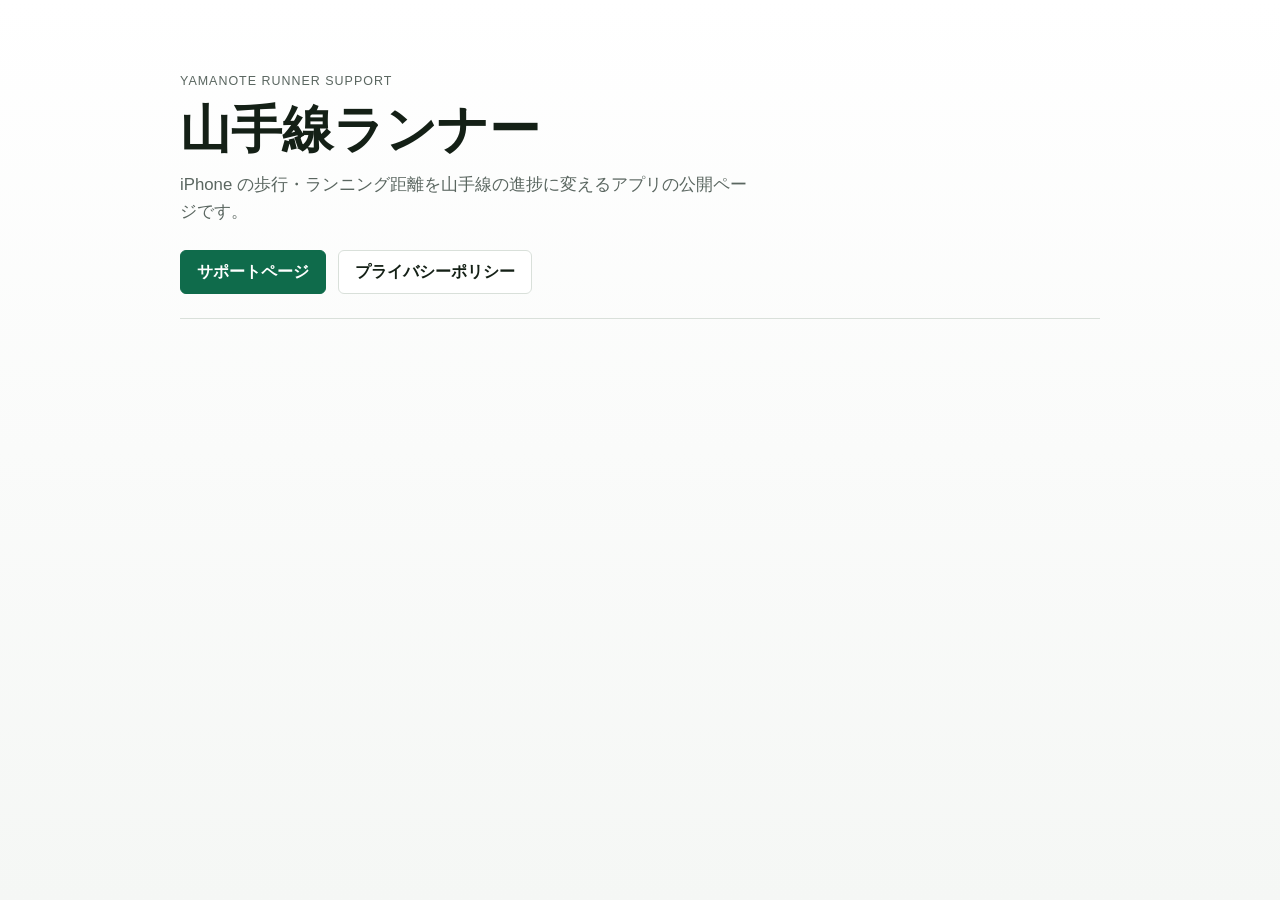
==== index.html @ 9aefbf31 "Initial support site draft" ====
<!doctype html>
<html lang="ja">
  <head>
    <meta charset="utf-8">
    <meta name="viewport" content="width=device-width, initial-scale=1">
    <title>山手線ランナー | サポート</title>
    <meta name="description" content="山手線ランナーのサポートページとプライバシーポリシー。">
    <link rel="stylesheet" href="assets/styles.css">
  </head>
  <body>
    <main class="page">
      <section class="hero">
        <p class="eyebrow">Yamanote Runner Support</p>
        <h1>山手線ランナー</h1>
        <p class="lead">
          iPhone の歩行・ランニング距離を山手線の進捗に変えるアプリの公開ページです。
        </p>
        <div class="actions">
          <a class="button primary" href="support/">サポートページ</a>
          <a class="button" href="privacy/">プライバシーポリシー</a>
        </div>
      </section>
    </main>
  </body>
</html>
---- assets/styles.css ----
:root {
  color-scheme: light;
  --bg: #f5f7f5;
  --panel: #ffffff;
  --text: #142016;
  --muted: #5a6660;
  --line: #d9e0da;
  --accent: #0f6b4b;
  --accent-strong: #0a5239;
}

* {
  box-sizing: border-box;
}

html {
  font-family: -apple-system, BlinkMacSystemFont, "Segoe UI", sans-serif;
  line-height: 1.6;
  color: var(--text);
  background: linear-gradient(180deg, #ffffff 0%, var(--bg) 100%);
}

body {
  margin: 0;
  min-height: 100vh;
}

a {
  color: var(--accent-strong);
}

.page {
  width: min(100%, 960px);
  margin: 0 auto;
  padding: 48px 20px 64px;
}

.page.narrow {
  width: min(100%, 760px);
}

.hero,
.section {
  padding: 24px 0;
  border-bottom: 1px solid var(--line);
}

.hero h1,
.section h1 {
  margin: 0;
  font-size: clamp(2rem, 4vw, 3.4rem);
  line-height: 1.1;
  letter-spacing: 0;
}

.section h2 {
  margin: 0 0 8px;
  font-size: 1.15rem;
  line-height: 1.35;
}

.eyebrow {
  margin: 0 0 10px;
  text-transform: uppercase;
  letter-spacing: 0.08em;
  font-size: 0.78rem;
  color: var(--muted);
}

.lead {
  margin: 14px 0 0;
  max-width: 62ch;
  color: var(--muted);
  font-size: 1.05rem;
}

.actions {
  display: flex;
  flex-wrap: wrap;
  gap: 12px;
  margin-top: 24px;
}

.button {
  display: inline-flex;
  align-items: center;
  justify-content: center;
  min-height: 44px;
  padding: 0 16px;
  border: 1px solid var(--line);
  border-radius: 6px;
  background: var(--panel);
  color: var(--text);
  text-decoration: none;
  font-weight: 600;
}

.button.primary {
  border-color: var(--accent);
  background: var(--accent);
  color: #fff;
}

ul {
  padding-left: 1.2rem;
  margin: 12px 0 0;
}

li + li {
  margin-top: 8px;
}

p {
  margin: 0;
}

p + p,
ul + p {
  margin-top: 12px;
}

@media (max-width: 640px) {
  .page {
    padding-top: 32px;
  }

  .hero,
  .section {
    padding: 20px 0;
  }
}
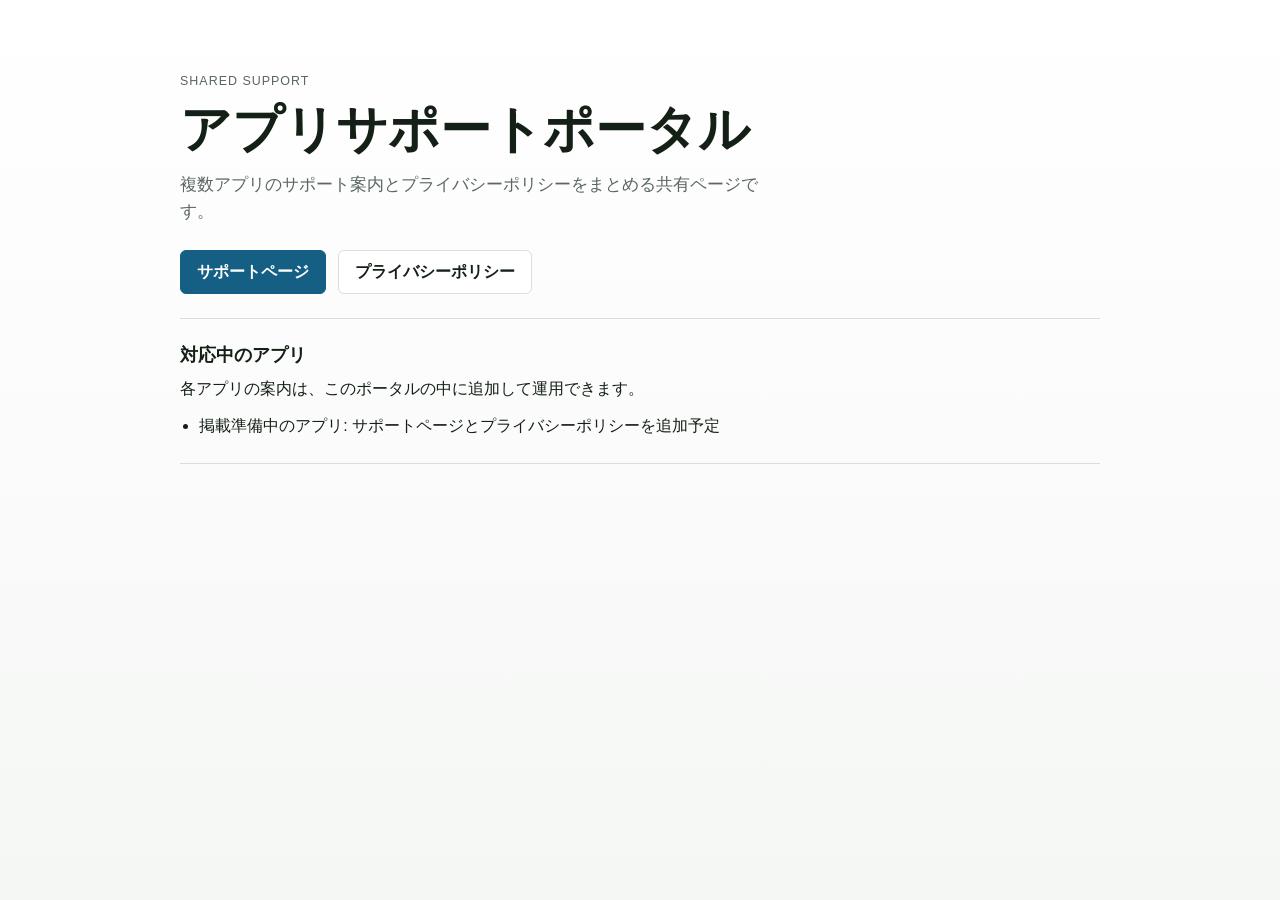
==== commit 0e312812: "Make support portal reusable" ====
--- a/index.html
+++ b/index.html
@@ -3,23 +3,33 @@
   <head>
     <meta charset="utf-8">
     <meta name="viewport" content="width=device-width, initial-scale=1">
-    <title>山手線ランナー | サポート</title>
-    <meta name="description" content="山手線ランナーのサポートページとプライバシーポリシー。">
+    <title>アプリサポートポータル</title>
+    <meta name="description" content="複数アプリで共通運用するサポートページとプライバシーポリシー。">
     <link rel="stylesheet" href="assets/styles.css">
   </head>
   <body>
     <main class="page">
       <section class="hero">
-        <p class="eyebrow">Yamanote Runner Support</p>
-        <h1>山手線ランナー</h1>
+        <p class="eyebrow">Shared Support</p>
+        <h1>アプリサポートポータル</h1>
         <p class="lead">
-          iPhone の歩行・ランニング距離を山手線の進捗に変えるアプリの公開ページです。
+          複数アプリのサポート案内とプライバシーポリシーをまとめる共有ページです。
         </p>
         <div class="actions">
           <a class="button primary" href="support/">サポートページ</a>
           <a class="button" href="privacy/">プライバシーポリシー</a>
         </div>
       </section>
+
+      <section class="section">
+        <h2>対応中のアプリ</h2>
+        <p>
+          各アプリの案内は、このポータルの中に追加して運用できます。
+        </p>
+        <ul>
+          <li>掲載準備中のアプリ: サポートページとプライバシーポリシーを追加予定</li>
+        </ul>
+      </section>
     </main>
   </body>
 </html>
--- a/assets/styles.css
+++ b/assets/styles.css
@@ -5,8 +5,8 @@
   --text: #142016;
   --muted: #5a6660;
   --line: #d9e0da;
-  --accent: #0f6b4b;
-  --accent-strong: #0a5239;
+  --accent: #155f85;
+  --accent-strong: #0f4d69;
 }
 
 * {
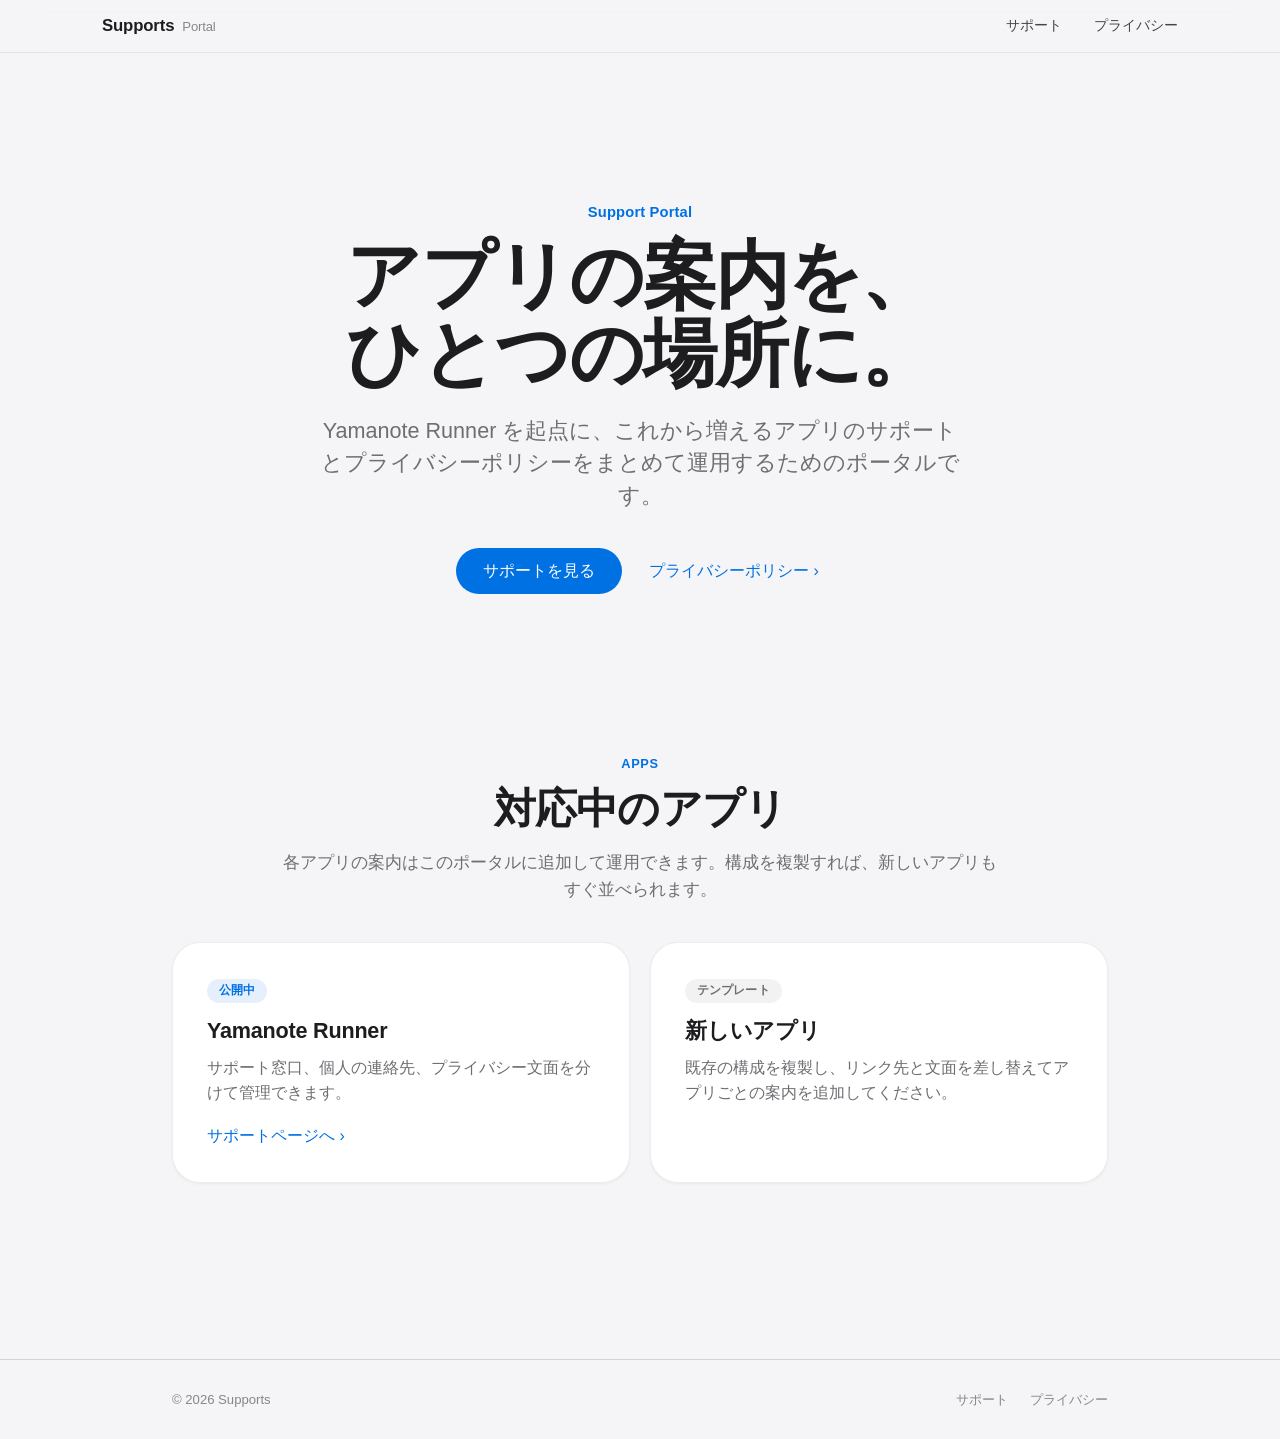
==== commit 70740f8e: "feat: redesign portal with Apple-style refined UI" ====
--- a/index.html
+++ b/index.html
@@ -8,28 +8,71 @@
     <link rel="stylesheet" href="assets/styles.css">
   </head>
   <body>
-    <main class="page">
+    <header class="nav">
+      <div class="nav-inner">
+        <a class="nav-brand" href="/">Supports<span class="nav-sub">Portal</span></a>
+        <nav class="nav-links" aria-label="メインナビゲーション">
+          <a href="support/">サポート</a>
+          <a href="privacy/">プライバシー</a>
+        </nav>
+      </div>
+    </header>
+
+    <main>
       <section class="hero">
-        <p class="eyebrow">Shared Support</p>
-        <h1>アプリサポートポータル</h1>
-        <p class="lead">
-          複数アプリのサポート案内とプライバシーポリシーをまとめる共有ページです。
-        </p>
-        <div class="actions">
-          <a class="button primary" href="support/">サポートページ</a>
-          <a class="button" href="privacy/">プライバシーポリシー</a>
+        <div class="hero-inner">
+          <p class="eyebrow reveal reveal-1">Support Portal</p>
+          <h1 class="hero-title reveal reveal-2">アプリの案内を、<br>ひとつの場所に。</h1>
+          <p class="hero-lead reveal reveal-3">
+            Yamanote Runner を起点に、これから増えるアプリのサポートとプライバシーポリシーをまとめて運用するためのポータルです。
+          </p>
+          <div class="actions reveal reveal-3">
+            <a class="btn btn-primary" href="support/">サポートを見る</a>
+            <a class="btn btn-text" href="privacy/">プライバシーポリシー&nbsp;›</a>
+          </div>
         </div>
       </section>
 
       <section class="section">
-        <h2>対応中のアプリ</h2>
-        <p>
-          各アプリの案内は、このポータルの中に追加して運用できます。
-        </p>
-        <ul>
-          <li>掲載準備中のアプリ: サポートページとプライバシーポリシーを追加予定</li>
-        </ul>
+        <div class="container">
+          <header class="section-head center">
+            <p class="label">Apps</p>
+            <h2>対応中のアプリ</h2>
+            <p class="section-sub">
+              各アプリの案内はこのポータルに追加して運用できます。構成を複製すれば、新しいアプリもすぐ並べられます。
+            </p>
+          </header>
+
+          <div class="grid">
+            <article class="card">
+              <span class="badge">公開中</span>
+              <h3>Yamanote Runner</h3>
+              <p>
+                サポート窓口、個人の連絡先、プライバシー文面を分けて管理できます。
+              </p>
+              <a class="card-link" href="support/">サポートページへ&nbsp;›</a>
+            </article>
+
+            <article class="card">
+              <span class="badge alt">テンプレート</span>
+              <h3>新しいアプリ</h3>
+              <p>
+                既存の構成を複製し、リンク先と文面を差し替えてアプリごとの案内を追加してください。
+              </p>
+            </article>
+          </div>
+        </div>
       </section>
     </main>
+
+    <footer class="footer">
+      <div class="container footer-inner">
+        <span>© 2026 Supports</span>
+        <nav class="footer-links" aria-label="フッターナビゲーション">
+          <a href="support/">サポート</a>
+          <a href="privacy/">プライバシー</a>
+        </nav>
+      </div>
+    </footer>
   </body>
 </html>
--- a/assets/styles.css
+++ b/assets/styles.css
@@ -1,12 +1,25 @@
 :root {
   color-scheme: light;
-  --bg: #f5f7f5;
-  --panel: #ffffff;
-  --text: #142016;
-  --muted: #5a6660;
-  --line: #d9e0da;
-  --accent: #155f85;
-  --accent-strong: #0f4d69;
+  --bg: #f5f5f7;
+  --surface: #ffffff;
+  --surface-2: #fbfbfd;
+  --text: #1d1d1f;
+  --muted: #6e6e73;
+  --faint: #86868b;
+  --line: #d2d2d7;
+  --line-soft: rgba(0, 0, 0, 0.07);
+  --accent: #0071e3;
+  --accent-hover: #0077ed;
+  --accent-soft: rgba(0, 113, 227, 0.1);
+  --radius: 18px;
+  --radius-lg: 28px;
+  --shadow-sm: 0 1px 3px rgba(0, 0, 0, 0.05);
+  --shadow: 0 8px 28px rgba(0, 0, 0, 0.07);
+  --shadow-lg: 0 22px 54px rgba(0, 0, 0, 0.12);
+  --ease: cubic-bezier(0.4, 0, 0.2, 1);
+  --maxw: 980px;
+  --maxw-wide: 1120px;
+  --pad: 22px;
 }
 
 * {
@@ -14,10 +27,15 @@
 }
 
 html {
-  font-family: -apple-system, BlinkMacSystemFont, "Segoe UI", sans-serif;
-  line-height: 1.6;
-  color: var(--text);
-  background: linear-gradient(180deg, #ffffff 0%, var(--bg) 100%);
+  -webkit-font-smoothing: antialiased;
+  -moz-osx-font-smoothing: grayscale;
+  text-rendering: optimizeLegibility;
+  font-family: -apple-system, BlinkMacSystemFont, "SF Pro Display", "SF Pro Text",
+    "Helvetica Neue", "Hiragino Sans", "Hiragino Kaku Gothic ProN",
+    "Noto Sans JP", sans-serif;
+  line-height: 1.5;
+  color: var(--text);
+  background: var(--bg);
 }
 
 body {
@@ -26,106 +44,510 @@
 }
 
 a {
-  color: var(--accent-strong);
-}
-
-.page {
-  width: min(100%, 960px);
-  margin: 0 auto;
-  padding: 48px 20px 64px;
-}
-
-.page.narrow {
-  width: min(100%, 760px);
-}
-
-.hero,
-.section {
-  padding: 24px 0;
-  border-bottom: 1px solid var(--line);
-}
-
-.hero h1,
-.section h1 {
+  color: var(--accent);
+  text-decoration: none;
+}
+
+a:hover {
+  text-decoration: underline;
+}
+
+p {
   margin: 0;
-  font-size: clamp(2rem, 4vw, 3.4rem);
-  line-height: 1.1;
-  letter-spacing: 0;
-}
-
-.section h2 {
-  margin: 0 0 8px;
-  font-size: 1.15rem;
-  line-height: 1.35;
+}
+
+.container {
+  width: min(100%, var(--maxw));
+  margin-inline: auto;
+  padding-inline: var(--pad);
+}
+
+/* ---------- Navigation ---------- */
+
+.nav {
+  position: sticky;
+  top: 0;
+  z-index: 100;
+  background: rgba(245, 245, 247, 0.72);
+  backdrop-filter: saturate(180%) blur(20px);
+  -webkit-backdrop-filter: saturate(180%) blur(20px);
+  border-bottom: 1px solid var(--line-soft);
+}
+
+.nav-inner {
+  display: flex;
+  align-items: center;
+  justify-content: space-between;
+  gap: 16px;
+  height: 52px;
+  width: min(100%, var(--maxw-wide));
+  margin-inline: auto;
+  padding-inline: var(--pad);
+}
+
+.nav-brand {
+  display: inline-flex;
+  align-items: baseline;
+  gap: 8px;
+  font-size: 1.05rem;
+  font-weight: 600;
+  letter-spacing: -0.01em;
+  color: var(--text);
+}
+
+.nav-brand:hover {
+  text-decoration: none;
+}
+
+.nav-brand .nav-sub {
+  font-size: 0.82rem;
+  font-weight: 400;
+  color: var(--faint);
+}
+
+.nav-links {
+  display: flex;
+  gap: clamp(18px, 4vw, 32px);
+}
+
+.nav-links a {
+  font-size: 0.9rem;
+  font-weight: 400;
+  color: var(--text);
+  opacity: 0.82;
+  transition: opacity 0.2s var(--ease);
+}
+
+.nav-links a:hover {
+  opacity: 1;
+  text-decoration: none;
+}
+
+/* ---------- Hero ---------- */
+
+.hero {
+  text-align: center;
+  padding: clamp(72px, 12vw, 148px) 0 clamp(44px, 7vw, 80px);
+}
+
+.hero-inner {
+  width: min(100%, 840px);
+  margin-inline: auto;
+  padding-inline: var(--pad);
 }
 
 .eyebrow {
-  margin: 0 0 10px;
-  text-transform: uppercase;
-  letter-spacing: 0.08em;
-  font-size: 0.78rem;
+  margin: 0 0 14px;
+  font-size: 0.92rem;
+  font-weight: 600;
+  letter-spacing: 0.01em;
+  color: var(--accent);
+}
+
+.hero-title {
+  margin: 0;
+  font-size: clamp(2.5rem, 6.4vw, 4.6rem);
+  line-height: 1.06;
+  letter-spacing: -0.025em;
+  font-weight: 700;
+}
+
+.hero-lead {
+  margin: 22px auto 0;
+  max-width: 640px;
+  font-size: clamp(1.1rem, 2.1vw, 1.35rem);
+  line-height: 1.5;
   color: var(--muted);
-}
-
-.lead {
-  margin: 14px 0 0;
-  max-width: 62ch;
-  color: var(--muted);
-  font-size: 1.05rem;
+  font-weight: 400;
+}
+
+.meta {
+  margin: 18px 0 0;
+  font-size: 0.95rem;
+  color: var(--faint);
 }
 
 .actions {
   display: flex;
   flex-wrap: wrap;
-  gap: 12px;
-  margin-top: 24px;
-}
-
-.button {
+  justify-content: center;
+  align-items: center;
+  gap: 14px 22px;
+  margin-top: 36px;
+}
+
+/* ---------- Buttons ---------- */
+
+.btn {
   display: inline-flex;
   align-items: center;
   justify-content: center;
-  min-height: 44px;
-  padding: 0 16px;
-  border: 1px solid var(--line);
-  border-radius: 6px;
-  background: var(--panel);
-  color: var(--text);
+  gap: 4px;
+  min-height: 46px;
+  padding: 0 26px;
+  border-radius: 980px;
+  font-size: 1rem;
+  font-weight: 500;
+  border: 1px solid transparent;
+  transition: background 0.22s var(--ease), transform 0.22s var(--ease),
+    border-color 0.22s var(--ease);
+}
+
+.btn:hover {
   text-decoration: none;
-  font-weight: 600;
-}
-
-.button.primary {
-  border-color: var(--accent);
+}
+
+.btn-primary {
   background: var(--accent);
   color: #fff;
 }
 
-ul {
-  padding-left: 1.2rem;
-  margin: 12px 0 0;
-}
-
-li + li {
-  margin-top: 8px;
-}
-
-p {
+.btn-primary:hover {
+  background: var(--accent-hover);
+}
+
+.btn-secondary {
+  background: var(--surface);
+  color: var(--text);
+  border-color: var(--line);
+}
+
+.btn-secondary:hover {
+  border-color: var(--faint);
+}
+
+.btn-text {
+  min-height: 46px;
+  padding: 0 4px;
+  color: var(--accent);
+  font-size: 1rem;
+  font-weight: 500;
+}
+
+.btn-text:hover {
+  text-decoration: underline;
+}
+
+/* ---------- Sections ---------- */
+
+.section {
+  padding-block: clamp(40px, 7vw, 80px);
+}
+
+.section-head {
+  max-width: 720px;
+  margin: 0 0 40px;
+}
+
+.section-head.center {
+  margin-inline: auto;
+  text-align: center;
+}
+
+.section h2 {
+  margin: 6px 0 0;
+  font-size: clamp(1.75rem, 4vw, 2.6rem);
+  line-height: 1.14;
+  letter-spacing: -0.02em;
+  font-weight: 600;
+}
+
+.section-sub {
+  margin: 16px 0 0;
+  font-size: 1.08rem;
+  line-height: 1.55;
+  color: var(--muted);
+}
+
+.label {
+  margin: 0 0 12px;
+  font-size: 0.8rem;
+  font-weight: 600;
+  letter-spacing: 0.05em;
+  text-transform: uppercase;
+  color: var(--accent);
+}
+
+/* ---------- Cards ---------- */
+
+.grid {
+  display: grid;
+  grid-template-columns: repeat(2, minmax(0, 1fr));
+  gap: 20px;
+}
+
+.card {
+  background: var(--surface);
+  border: 1px solid var(--line-soft);
+  border-radius: var(--radius-lg);
+  padding: clamp(24px, 3.5vw, 34px);
+  box-shadow: var(--shadow-sm);
+  transition: transform 0.3s var(--ease), box-shadow 0.3s var(--ease);
+}
+
+.card:hover {
+  transform: translateY(-4px);
+  box-shadow: var(--shadow-lg);
+}
+
+.card h3 {
+  margin: 0 0 10px;
+  font-size: 1.35rem;
+  line-height: 1.3;
+  letter-spacing: -0.01em;
+  font-weight: 600;
+}
+
+.card p {
+  color: var(--muted);
+  line-height: 1.6;
+}
+
+.card p + p {
+  margin-top: 12px;
+}
+
+.card-link {
+  display: inline-flex;
+  align-items: center;
+  gap: 4px;
+  margin-top: 18px;
+  font-weight: 500;
+  color: var(--accent);
+}
+
+.card-link:hover {
+  text-decoration: underline;
+}
+
+/* ---------- Badges ---------- */
+
+.badge {
+  display: inline-flex;
+  align-items: center;
+  min-height: 24px;
+  margin-bottom: 14px;
+  padding: 0 12px;
+  border-radius: 999px;
+  font-size: 0.76rem;
+  font-weight: 600;
+  letter-spacing: 0.01em;
+  background: var(--accent-soft);
+  color: var(--accent);
+}
+
+.badge.alt {
+  background: rgba(0, 0, 0, 0.05);
+  color: var(--muted);
+}
+
+/* ---------- Steps / lists ---------- */
+
+.steps {
   margin: 0;
-}
-
-p + p,
-ul + p {
-  margin-top: 12px;
-}
-
-@media (max-width: 640px) {
-  .page {
-    padding-top: 32px;
+  padding: 0;
+  list-style: none;
+  counter-reset: step;
+}
+
+.steps li {
+  position: relative;
+  padding: 14px 0 14px 44px;
+  border-top: 1px solid var(--line-soft);
+  color: var(--muted);
+}
+
+.steps li:first-child {
+  border-top: 0;
+}
+
+.steps li::before {
+  counter-increment: step;
+  content: counter(step);
+  position: absolute;
+  left: 0;
+  top: 13px;
+  display: inline-flex;
+  align-items: center;
+  justify-content: center;
+  width: 26px;
+  height: 26px;
+  border-radius: 999px;
+  background: var(--accent-soft);
+  color: var(--accent);
+  font-size: 0.85rem;
+  font-weight: 600;
+}
+
+.facts {
+  margin: 0;
+  padding: 0;
+  list-style: none;
+}
+
+.facts li {
+  padding: 16px 0;
+  border-top: 1px solid var(--line-soft);
+}
+
+.facts li:first-child {
+  padding-top: 0;
+  border-top: 0;
+}
+
+.facts strong {
+  display: block;
+  margin: 8px 0 4px;
+  font-size: 1.05rem;
+  font-weight: 600;
+  color: var(--text);
+}
+
+.facts p {
+  color: var(--muted);
+}
+
+/* ---------- Contact / detail fields ---------- */
+
+.field-label {
+  margin: 20px 0 8px;
+  font-size: 0.8rem;
+  font-weight: 600;
+  letter-spacing: 0.04em;
+  text-transform: uppercase;
+  color: var(--faint);
+}
+
+.field-label:first-of-type {
+  margin-top: 4px;
+}
+
+.placeholder {
+  margin: 0;
+  padding: 16px 18px;
+  border: 1px dashed var(--line);
+  border-radius: var(--radius);
+  background: var(--surface-2);
+  color: var(--text);
+  line-height: 1.6;
+}
+
+.note {
+  margin-top: 20px;
+  color: var(--faint);
+  font-size: 0.95rem;
+  line-height: 1.6;
+}
+
+code {
+  padding: 0.12em 0.4em;
+  border-radius: 6px;
+  background: rgba(0, 0, 0, 0.05);
+  font-family: ui-monospace, "SF Mono", Menlo, monospace;
+  font-size: 0.9em;
+}
+
+/* ---------- Prose (policy text) ---------- */
+
+.prose {
+  max-width: 680px;
+}
+
+.prose p {
+  color: var(--text);
+  line-height: 1.75;
+}
+
+.prose p + p {
+  margin-top: 16px;
+}
+
+/* ---------- Footer ---------- */
+
+.footer {
+  border-top: 1px solid var(--line);
+  margin-top: clamp(48px, 8vw, 96px);
+  padding-block: 30px;
+}
+
+.footer-inner {
+  display: flex;
+  flex-wrap: wrap;
+  align-items: center;
+  justify-content: space-between;
+  gap: 12px 24px;
+  font-size: 0.82rem;
+  color: var(--faint);
+}
+
+.footer-links {
+  display: flex;
+  gap: 22px;
+}
+
+.footer-links a {
+  color: var(--faint);
+}
+
+.footer-links a:hover {
+  color: var(--text);
+  text-decoration: none;
+}
+
+/* ---------- Motion ---------- */
+
+@keyframes rise {
+  from {
+    opacity: 0;
+    transform: translateY(18px);
   }
-
-  .hero,
-  .section {
-    padding: 20px 0;
+  to {
+    opacity: 1;
+    transform: none;
   }
 }
+
+.reveal {
+  animation: rise 0.8s var(--ease) both;
+}
+
+.reveal-1 {
+  animation-delay: 0.05s;
+}
+
+.reveal-2 {
+  animation-delay: 0.14s;
+}
+
+.reveal-3 {
+  animation-delay: 0.23s;
+}
+
+/* ---------- Responsive ---------- */
+
+@media (max-width: 720px) {
+  .grid {
+    grid-template-columns: 1fr;
+  }
+
+  .nav-brand .nav-sub {
+    display: none;
+  }
+}
+
+@media (prefers-reduced-motion: reduce) {
+  *,
+  *::before,
+  *::after {
+    animation-duration: 0.001ms !important;
+    animation-iteration-count: 1 !important;
+    transition-duration: 0.001ms !important;
+  }
+}
+
+@media (hover: none) {
+  .card:hover {
+    transform: none;
+    box-shadow: var(--shadow-sm);
+  }
+}
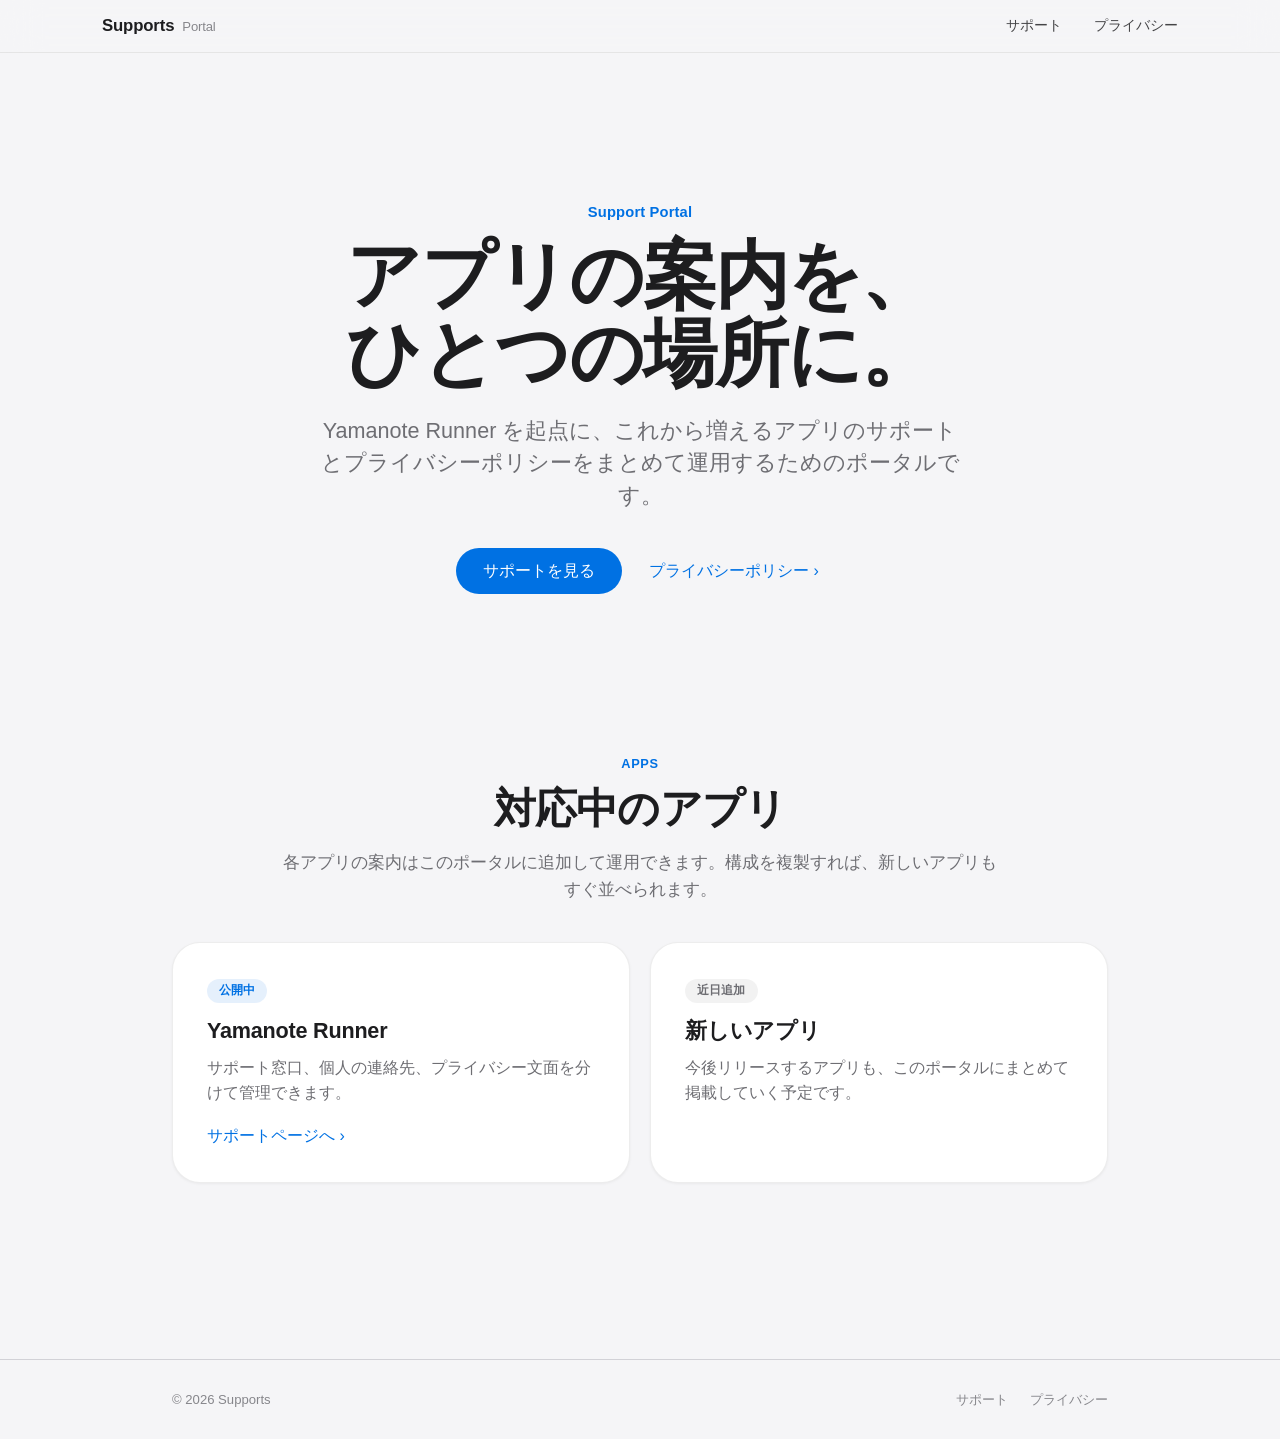
==== commit 08f1824f: "refactor: make support site production-ready (contact, FAQ, no template notes)" ====
--- a/index.html
+++ b/index.html
@@ -54,10 +54,10 @@
             </article>
 
             <article class="card">
-              <span class="badge alt">テンプレート</span>
+              <span class="badge alt">近日追加</span>
               <h3>新しいアプリ</h3>
               <p>
-                既存の構成を複製し、リンク先と文面を差し替えてアプリごとの案内を追加してください。
+                今後リリースするアプリも、このポータルにまとめて掲載していく予定です。
               </p>
             </article>
           </div>
--- a/assets/styles.css
+++ b/assets/styles.css
@@ -341,102 +341,18 @@
   color: var(--muted);
 }
 
-/* ---------- Steps / lists ---------- */
-
-.steps {
-  margin: 0;
-  padding: 0;
-  list-style: none;
-  counter-reset: step;
-}
-
-.steps li {
-  position: relative;
-  padding: 14px 0 14px 44px;
-  border-top: 1px solid var(--line-soft);
-  color: var(--muted);
-}
-
-.steps li:first-child {
-  border-top: 0;
-}
-
-.steps li::before {
-  counter-increment: step;
-  content: counter(step);
-  position: absolute;
-  left: 0;
-  top: 13px;
-  display: inline-flex;
-  align-items: center;
-  justify-content: center;
-  width: 26px;
-  height: 26px;
-  border-radius: 999px;
-  background: var(--accent-soft);
-  color: var(--accent);
-  font-size: 0.85rem;
-  font-weight: 600;
-}
-
-.facts {
-  margin: 0;
-  padding: 0;
-  list-style: none;
-}
-
-.facts li {
-  padding: 16px 0;
-  border-top: 1px solid var(--line-soft);
-}
-
-.facts li:first-child {
-  padding-top: 0;
-  border-top: 0;
-}
-
-.facts strong {
-  display: block;
-  margin: 8px 0 4px;
-  font-size: 1.05rem;
-  font-weight: 600;
-  color: var(--text);
-}
-
-.facts p {
-  color: var(--muted);
-}
-
-/* ---------- Contact / detail fields ---------- */
-
-.field-label {
-  margin: 20px 0 8px;
-  font-size: 0.8rem;
-  font-weight: 600;
-  letter-spacing: 0.04em;
-  text-transform: uppercase;
-  color: var(--faint);
-}
-
-.field-label:first-of-type {
-  margin-top: 4px;
-}
-
-.placeholder {
-  margin: 0;
-  padding: 16px 18px;
-  border: 1px dashed var(--line);
-  border-radius: var(--radius);
-  background: var(--surface-2);
-  color: var(--text);
-  line-height: 1.6;
-}
+/* ---------- Notes & code ---------- */
 
 .note {
   margin-top: 20px;
   color: var(--faint);
   font-size: 0.95rem;
   line-height: 1.6;
+}
+
+.note strong {
+  color: var(--muted);
+  font-weight: 600;
 }
 
 code {
@@ -460,6 +376,84 @@
 
 .prose p + p {
   margin-top: 16px;
+}
+
+/* ---------- Contact ---------- */
+
+.contact {
+  display: flex;
+  flex-wrap: wrap;
+  align-items: center;
+  gap: 14px 24px;
+}
+
+.contact-mail {
+  font-size: clamp(1.15rem, 2.6vw, 1.6rem);
+  font-weight: 600;
+  letter-spacing: -0.01em;
+  color: var(--accent);
+}
+
+.contact-mail:hover {
+  text-decoration: underline;
+}
+
+/* ---------- FAQ ---------- */
+
+.faq {
+  border-top: 1px solid var(--line-soft);
+}
+
+.faq details {
+  border-bottom: 1px solid var(--line-soft);
+}
+
+.faq summary {
+  display: flex;
+  align-items: center;
+  justify-content: space-between;
+  gap: 20px;
+  padding: 22px 2px;
+  cursor: pointer;
+  list-style: none;
+  font-size: clamp(1.05rem, 2.2vw, 1.2rem);
+  font-weight: 600;
+  letter-spacing: -0.01em;
+  color: var(--text);
+}
+
+.faq summary::-webkit-details-marker {
+  display: none;
+}
+
+.faq summary::after {
+  content: "+";
+  flex: 0 0 auto;
+  font-size: 1.5rem;
+  font-weight: 300;
+  line-height: 1;
+  color: var(--faint);
+  transition: color 0.25s var(--ease);
+}
+
+.faq summary:hover::after {
+  color: var(--accent);
+}
+
+.faq details[open] summary::after {
+  content: "\2212";
+  color: var(--accent);
+}
+
+.faq-a {
+  padding: 0 2px 24px;
+  max-width: 66ch;
+  color: var(--muted);
+  line-height: 1.75;
+}
+
+.faq-a p + p {
+  margin-top: 12px;
 }
 
 /* ---------- Footer ---------- */
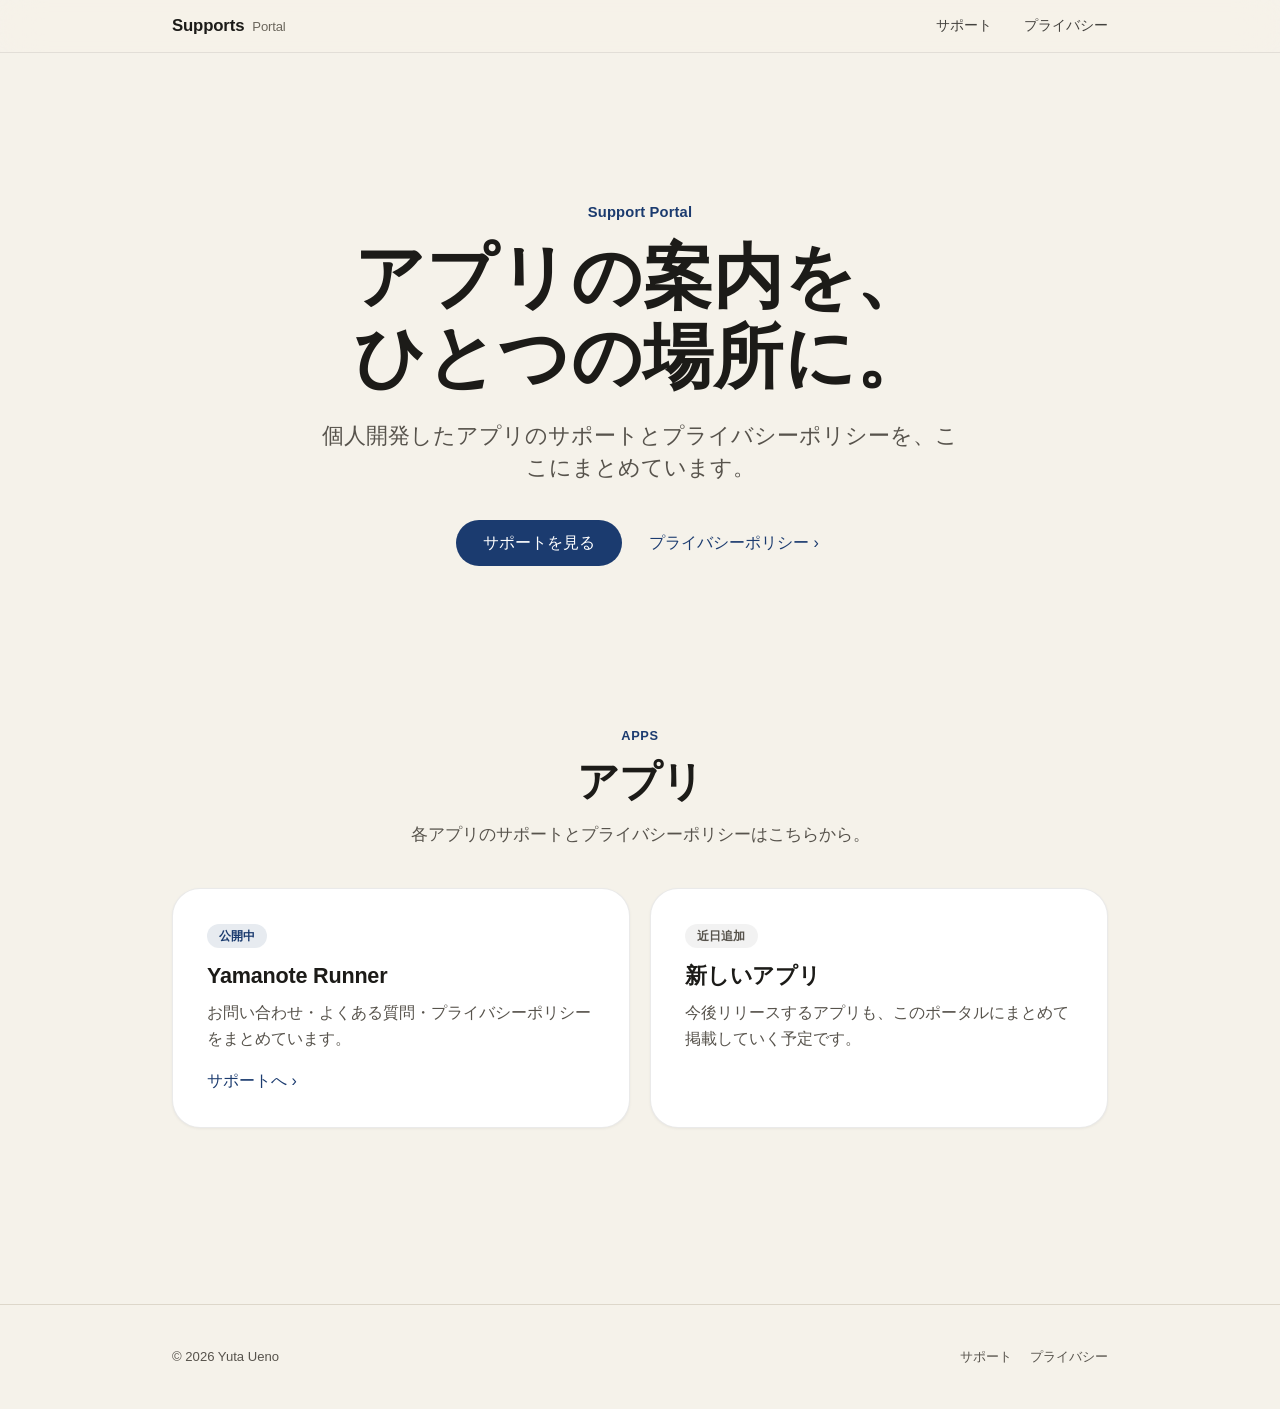
==== commit 741c8838: "feat: per-app structure + 和-modern redesign (藍/明朝) + a11y & privacy fixes - restructure: apps/yamano" ====
--- a/index.html
+++ b/index.html
@@ -3,8 +3,17 @@
   <head>
     <meta charset="utf-8">
     <meta name="viewport" content="width=device-width, initial-scale=1">
-    <title>アプリサポートポータル</title>
-    <meta name="description" content="複数アプリで共通運用するサポートページとプライバシーポリシー。">
+    <title>Supports｜アプリサポート</title>
+    <meta name="description" content="個人開発アプリのサポートとプライバシーポリシーをまとめたポータル。">
+    <link rel="canonical" href="https://yuta-u-tech.github.io/Supports/">
+    <link rel="icon" href="assets/favicon.svg" type="image/svg+xml">
+    <link rel="apple-touch-icon" href="assets/apple-touch-icon.png">
+    <meta property="og:type" content="website">
+    <meta property="og:title" content="Supports｜アプリサポート">
+    <meta property="og:description" content="個人開発アプリのサポートとプライバシーポリシーをまとめたポータル。">
+    <meta property="og:url" content="https://yuta-u-tech.github.io/Supports/">
+    <meta property="og:image" content="https://yuta-u-tech.github.io/Supports/assets/og.png">
+    <meta name="twitter:card" content="summary_large_image">
     <link rel="stylesheet" href="assets/styles.css">
   </head>
   <body>
@@ -12,8 +21,8 @@
       <div class="nav-inner">
         <a class="nav-brand" href="/">Supports<span class="nav-sub">Portal</span></a>
         <nav class="nav-links" aria-label="メインナビゲーション">
-          <a href="support/">サポート</a>
-          <a href="privacy/">プライバシー</a>
+          <a href="apps/yamanote-runner/">サポート</a>
+          <a href="apps/yamanote-runner/privacy/">プライバシー</a>
         </nav>
       </div>
     </header>
@@ -24,11 +33,11 @@
           <p class="eyebrow reveal reveal-1">Support Portal</p>
           <h1 class="hero-title reveal reveal-2">アプリの案内を、<br>ひとつの場所に。</h1>
           <p class="hero-lead reveal reveal-3">
-            Yamanote Runner を起点に、これから増えるアプリのサポートとプライバシーポリシーをまとめて運用するためのポータルです。
+            個人開発したアプリのサポートとプライバシーポリシーを、ここにまとめています。
           </p>
           <div class="actions reveal reveal-3">
-            <a class="btn btn-primary" href="support/">サポートを見る</a>
-            <a class="btn btn-text" href="privacy/">プライバシーポリシー&nbsp;›</a>
+            <a class="btn btn-primary" href="apps/yamanote-runner/">サポートを見る</a>
+            <a class="btn btn-text" href="apps/yamanote-runner/privacy/">プライバシーポリシー&nbsp;›</a>
           </div>
         </div>
       </section>
@@ -37,21 +46,21 @@
         <div class="container">
           <header class="section-head center">
             <p class="label">Apps</p>
-            <h2>対応中のアプリ</h2>
+            <h2>アプリ</h2>
             <p class="section-sub">
-              各アプリの案内はこのポータルに追加して運用できます。構成を複製すれば、新しいアプリもすぐ並べられます。
+              各アプリのサポートとプライバシーポリシーはこちらから。
             </p>
           </header>
 
           <div class="grid">
-            <article class="card">
+            <a class="card" href="apps/yamanote-runner/">
               <span class="badge">公開中</span>
               <h3>Yamanote Runner</h3>
               <p>
-                サポート窓口、個人の連絡先、プライバシー文面を分けて管理できます。
+                お問い合わせ・よくある質問・プライバシーポリシーをまとめています。
               </p>
-              <a class="card-link" href="support/">サポートページへ&nbsp;›</a>
-            </article>
+              <span class="card-link">サポートへ&nbsp;›</span>
+            </a>
 
             <article class="card">
               <span class="badge alt">近日追加</span>
@@ -67,10 +76,10 @@
 
     <footer class="footer">
       <div class="container footer-inner">
-        <span>© 2026 Supports</span>
+        <span>© 2026 Yuta Ueno</span>
         <nav class="footer-links" aria-label="フッターナビゲーション">
-          <a href="support/">サポート</a>
-          <a href="privacy/">プライバシー</a>
+          <a href="apps/yamanote-runner/">サポート</a>
+          <a href="apps/yamanote-runner/privacy/">プライバシー</a>
         </nav>
       </div>
     </footer>
--- a/assets/styles.css
+++ b/assets/styles.css
@@ -1,24 +1,21 @@
 :root {
   color-scheme: light;
-  --bg: #f5f5f7;
+  /* 和: 生成り(きなり)の地 + 藍(あい)のアクセント + 墨(すみ)の文字 */
+  --bg: #f5f2ea;
   --surface: #ffffff;
-  --surface-2: #fbfbfd;
-  --text: #1d1d1f;
-  --muted: #6e6e73;
-  --faint: #86868b;
-  --line: #d2d2d7;
-  --line-soft: rgba(0, 0, 0, 0.07);
-  --accent: #0071e3;
-  --accent-hover: #0077ed;
-  --accent-soft: rgba(0, 113, 227, 0.1);
-  --radius: 18px;
+  --text: #1c1b18;
+  --muted: #57534c;
+  --faint: #6b665c;
+  --line: #ddd7ca;
+  --line-soft: rgba(28, 27, 24, 0.09);
+  --accent: #1b3b6f;
+  --accent-hover: #244e86;
+  --accent-soft: rgba(27, 59, 111, 0.1);
   --radius-lg: 28px;
-  --shadow-sm: 0 1px 3px rgba(0, 0, 0, 0.05);
-  --shadow: 0 8px 28px rgba(0, 0, 0, 0.07);
-  --shadow-lg: 0 22px 54px rgba(0, 0, 0, 0.12);
+  --shadow-sm: 0 1px 3px rgba(28, 27, 24, 0.05);
+  --shadow-lg: 0 22px 54px rgba(28, 27, 24, 0.12);
   --ease: cubic-bezier(0.4, 0, 0.2, 1);
   --maxw: 980px;
-  --maxw-wide: 1120px;
   --pad: 22px;
 }
 
@@ -52,6 +49,12 @@
   text-decoration: underline;
 }
 
+:focus-visible {
+  outline: 2px solid var(--accent);
+  outline-offset: 3px;
+  border-radius: 3px;
+}
+
 p {
   margin: 0;
 }
@@ -68,7 +71,7 @@
   position: sticky;
   top: 0;
   z-index: 100;
-  background: rgba(245, 245, 247, 0.72);
+  background: rgba(245, 242, 234, 0.72);
   backdrop-filter: saturate(180%) blur(20px);
   -webkit-backdrop-filter: saturate(180%) blur(20px);
   border-bottom: 1px solid var(--line-soft);
@@ -80,7 +83,7 @@
   justify-content: space-between;
   gap: 16px;
   height: 52px;
-  width: min(100%, var(--maxw-wide));
+  width: min(100%, var(--maxw));
   margin-inline: auto;
   padding-inline: var(--pad);
 }
@@ -111,6 +114,9 @@
 }
 
 .nav-links a {
+  display: inline-flex;
+  align-items: center;
+  min-height: 44px;
   font-size: 0.9rem;
   font-weight: 400;
   color: var(--text);
@@ -146,10 +152,13 @@
 
 .hero-title {
   margin: 0;
-  font-size: clamp(2.5rem, 6.4vw, 4.6rem);
-  line-height: 1.06;
-  letter-spacing: -0.025em;
-  font-weight: 700;
+  /* 和: 見出しのみ明朝(Hiragino Mincho)。本文はゴシックのまま */
+  font-family: "Hiragino Mincho ProN", "Hiragino Mincho Pro", "YuMincho",
+    "Yu Mincho", "Noto Serif JP", serif;
+  font-size: clamp(2.45rem, 6.2vw, 4.4rem);
+  line-height: 1.14;
+  letter-spacing: 0.005em;
+  font-weight: 600;
 }
 
 .hero-lead {
@@ -164,7 +173,7 @@
 .meta {
   margin: 18px 0 0;
   font-size: 0.95rem;
-  color: var(--faint);
+  color: var(--muted);
 }
 
 .actions {
@@ -206,16 +215,6 @@
   background: var(--accent-hover);
 }
 
-.btn-secondary {
-  background: var(--surface);
-  color: var(--text);
-  border-color: var(--line);
-}
-
-.btn-secondary:hover {
-  border-color: var(--faint);
-}
-
 .btn-text {
   min-height: 46px;
   padding: 0 4px;
@@ -277,6 +276,7 @@
 }
 
 .card {
+  display: block;
   background: var(--surface);
   border: 1px solid var(--line-soft);
   border-radius: var(--radius-lg);
@@ -285,9 +285,16 @@
   transition: transform 0.3s var(--ease), box-shadow 0.3s var(--ease);
 }
 
-.card:hover {
+/* lift only on cards that are actually links */
+a.card {
+  color: inherit;
+  text-decoration: none;
+}
+
+a.card:hover {
   transform: translateY(-4px);
   box-shadow: var(--shadow-lg);
+  text-decoration: none;
 }
 
 .card h3 {
@@ -341,26 +348,18 @@
   color: var(--muted);
 }
 
-/* ---------- Notes & code ---------- */
+/* ---------- Notes ---------- */
 
 .note {
   margin-top: 20px;
-  color: var(--faint);
+  color: var(--muted);
   font-size: 0.95rem;
   line-height: 1.6;
 }
 
 .note strong {
-  color: var(--muted);
-  font-weight: 600;
-}
-
-code {
-  padding: 0.12em 0.4em;
-  border-radius: 6px;
-  background: rgba(0, 0, 0, 0.05);
-  font-family: ui-monospace, "SF Mono", Menlo, monospace;
-  font-size: 0.9em;
+  color: var(--text);
+  font-weight: 600;
 }
 
 /* ---------- Prose (policy text) ---------- */
@@ -469,18 +468,21 @@
   flex-wrap: wrap;
   align-items: center;
   justify-content: space-between;
-  gap: 12px 24px;
+  gap: 4px 24px;
   font-size: 0.82rem;
-  color: var(--faint);
+  color: var(--muted);
 }
 
 .footer-links {
   display: flex;
-  gap: 22px;
+  gap: 18px;
 }
 
 .footer-links a {
-  color: var(--faint);
+  display: inline-flex;
+  align-items: center;
+  min-height: 44px;
+  color: var(--muted);
 }
 
 .footer-links a:hover {
@@ -540,7 +542,7 @@
 }
 
 @media (hover: none) {
-  .card:hover {
+  a.card:hover {
     transform: none;
     box-shadow: var(--shadow-sm);
   }
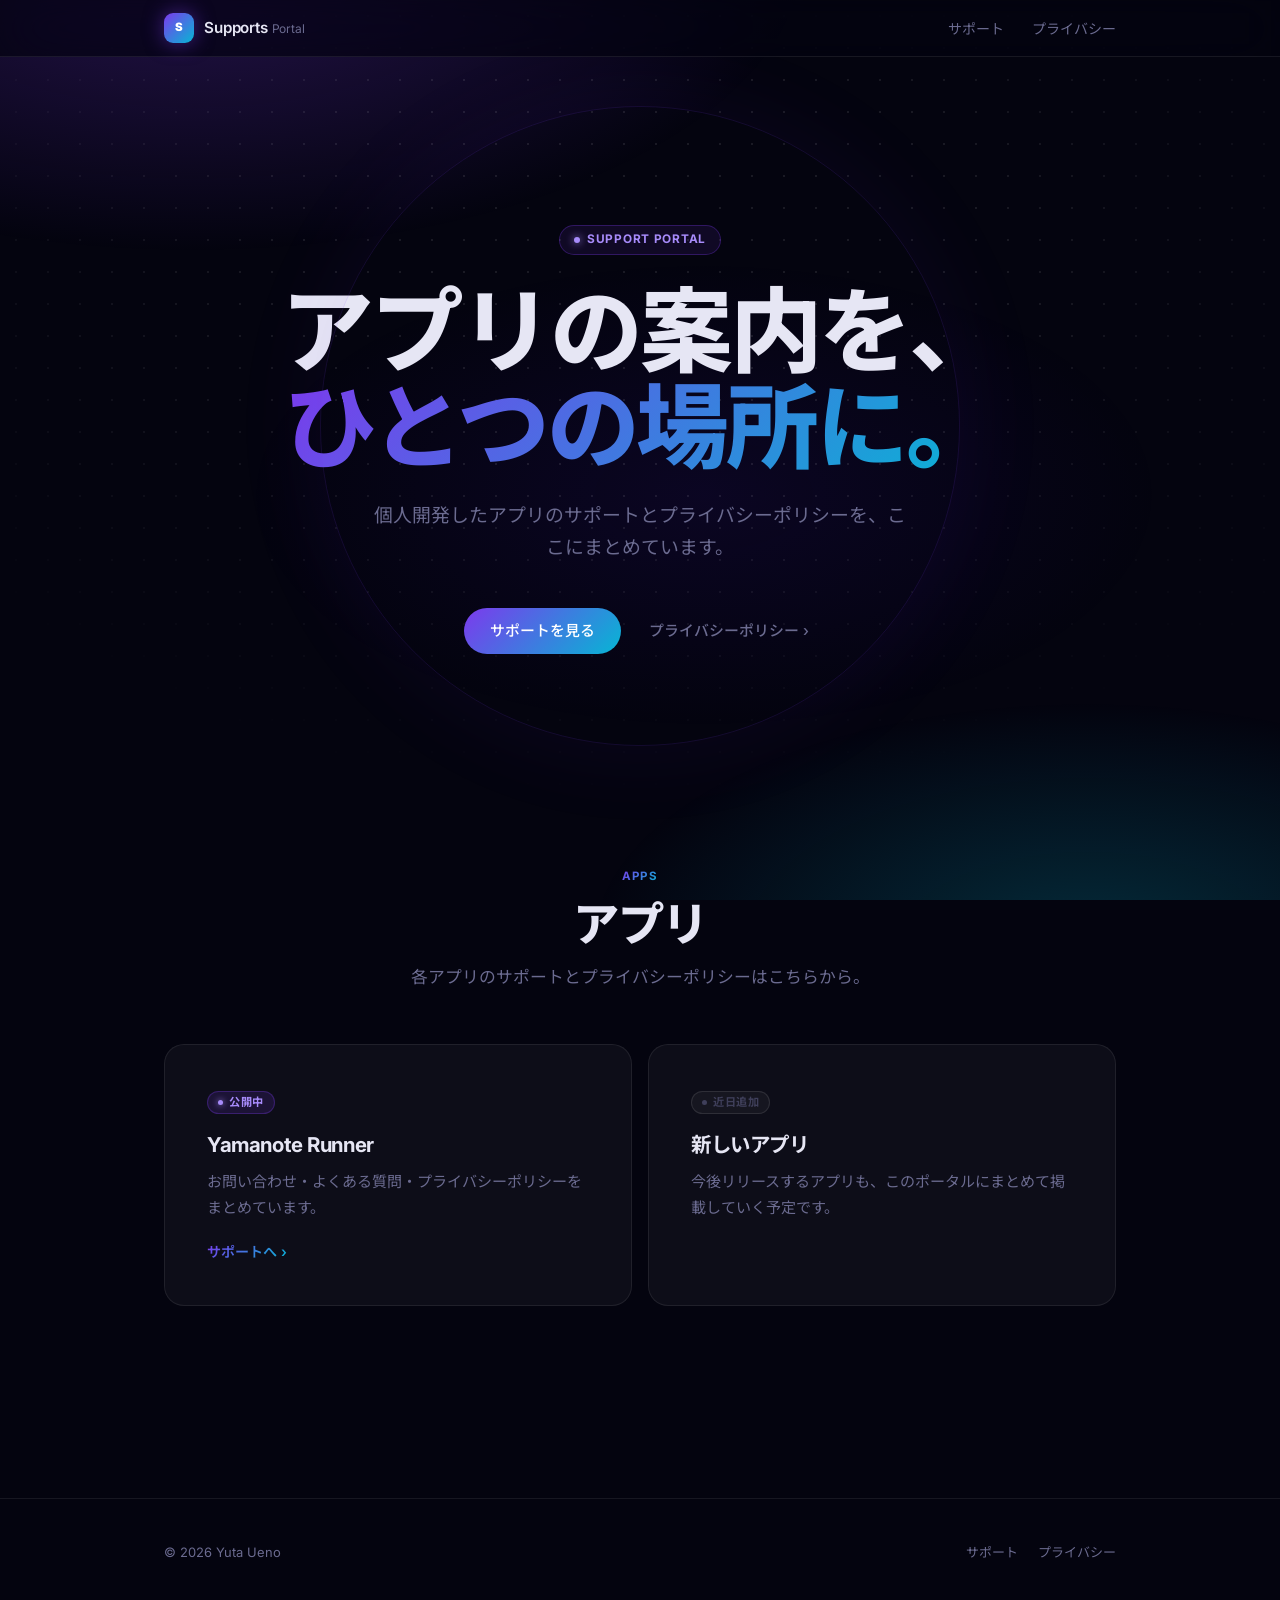
==== commit 5d9698b6: "redesign: dark award-style UI (gradient mesh + glassmorphism) - Replace warm-cream Apple style with " ====
--- a/index.html
+++ b/index.html
@@ -19,7 +19,10 @@
   <body>
     <header class="nav">
       <div class="nav-inner">
-        <a class="nav-brand" href="/">Supports<span class="nav-sub">Portal</span></a>
+        <a class="nav-brand" href="/">
+          <span class="nav-logo" aria-hidden="true">S</span>
+          <span class="nav-name">Supports<span class="nav-sub">&thinsp;Portal</span></span>
+        </a>
         <nav class="nav-links" aria-label="メインナビゲーション">
           <a href="apps/yamanote-runner/">サポート</a>
           <a href="apps/yamanote-runner/privacy/">プライバシー</a>
@@ -31,7 +34,10 @@
       <section class="hero">
         <div class="hero-inner">
           <p class="eyebrow reveal reveal-1">Support Portal</p>
-          <h1 class="hero-title reveal reveal-2">アプリの案内を、<br>ひとつの場所に。</h1>
+          <h1 class="hero-title reveal reveal-2">
+            アプリの案内を、<br>
+            <span class="gradient-text">ひとつの場所に。</span>
+          </h1>
           <p class="hero-lead reveal reveal-3">
             個人開発したアプリのサポートとプライバシーポリシーを、ここにまとめています。
           </p>
@@ -44,7 +50,7 @@
 
       <section class="section">
         <div class="container">
-          <header class="section-head center">
+          <header class="section-head center reveal reveal-1">
             <p class="label">Apps</p>
             <h2>アプリ</h2>
             <p class="section-sub">
@@ -53,7 +59,7 @@
           </header>
 
           <div class="grid">
-            <a class="card" href="apps/yamanote-runner/">
+            <a class="card reveal reveal-2" href="apps/yamanote-runner/">
               <span class="badge">公開中</span>
               <h3>Yamanote Runner</h3>
               <p>
@@ -62,7 +68,7 @@
               <span class="card-link">サポートへ&nbsp;›</span>
             </a>
 
-            <article class="card">
+            <article class="card reveal reveal-3">
               <span class="badge alt">近日追加</span>
               <h3>新しいアプリ</h3>
               <p>
@@ -83,5 +89,13 @@
         </nav>
       </div>
     </footer>
+
+    <script>
+      const io = new IntersectionObserver(
+        entries => entries.forEach(e => { if (e.isIntersecting) { e.target.classList.add('visible'); io.unobserve(e.target); } }),
+        { threshold: 0.12 }
+      );
+      document.querySelectorAll('.reveal').forEach(el => io.observe(el));
+    </script>
   </body>
 </html>
--- a/assets/styles.css
+++ b/assets/styles.css
@@ -1,35 +1,44 @@
+@import url('https://fonts.googleapis.com/css2?family=Inter:ital,opsz,wght@0,14..32,300..900;1,14..32,300..900&family=Noto+Sans+JP:wght@300;400;500;700;900&display=swap');
+
+/* ============================================================
+   VARIABLES
+   ============================================================ */
 :root {
-  color-scheme: light;
-  /* 和: 生成り(きなり)の地 + 藍(あい)のアクセント + 墨(すみ)の文字 */
-  --bg: #f5f2ea;
-  --surface: #ffffff;
-  --text: #1c1b18;
-  --muted: #57534c;
-  --faint: #6b665c;
-  --line: #ddd7ca;
-  --line-soft: rgba(28, 27, 24, 0.09);
-  --accent: #1b3b6f;
-  --accent-hover: #244e86;
-  --accent-soft: rgba(27, 59, 111, 0.1);
-  --radius-lg: 28px;
-  --shadow-sm: 0 1px 3px rgba(28, 27, 24, 0.05);
-  --shadow-lg: 0 22px 54px rgba(28, 27, 24, 0.12);
-  --ease: cubic-bezier(0.4, 0, 0.2, 1);
-  --maxw: 980px;
-  --pad: 22px;
-}
-
-* {
-  box-sizing: border-box;
-}
+  --bg:            #04040f;
+  --surface:       rgba(255, 255, 255, 0.04);
+  --surface-hover: rgba(255, 255, 255, 0.072);
+  --text:          #e6e6f4;
+  --muted:         #6b6b90;
+  --dim:           #3f3f5a;
+
+  --border:        rgba(255, 255, 255, 0.08);
+  --border-hover:  rgba(139, 92, 246, 0.45);
+
+  /* brand gradient — violet → sky */
+  --g1: #7c3aed;
+  --g2: #06b6d4;
+  --grad: linear-gradient(135deg, var(--g1) 0%, var(--g2) 100%);
+
+  --glow-v: rgba(124, 58, 237, 0.38);
+  --glow-b: rgba(6, 182, 212, 0.22);
+
+  --radius:    20px;
+  --radius-sm: 10px;
+  --ease:      cubic-bezier(0.4, 0, 0.2, 1);
+  --spring:    cubic-bezier(0.34, 1.56, 0.64, 1);
+  --maxw:      1000px;
+  --pad:       24px;
+}
+
+/* ============================================================
+   RESET
+   ============================================================ */
+*, *::before, *::after { box-sizing: border-box; }
 
 html {
   -webkit-font-smoothing: antialiased;
-  -moz-osx-font-smoothing: grayscale;
   text-rendering: optimizeLegibility;
-  font-family: -apple-system, BlinkMacSystemFont, "SF Pro Display", "SF Pro Text",
-    "Helvetica Neue", "Hiragino Sans", "Hiragino Kaku Gothic ProN",
-    "Noto Sans JP", sans-serif;
+  font-family: 'Inter', 'Noto Sans JP', -apple-system, BlinkMacSystemFont, sans-serif;
   line-height: 1.5;
   color: var(--text);
   background: var(--bg);
@@ -38,43 +47,70 @@
 body {
   margin: 0;
   min-height: 100vh;
-}
-
-a {
-  color: var(--accent);
-  text-decoration: none;
-}
-
-a:hover {
-  text-decoration: underline;
-}
+  overflow-x: hidden;
+}
+
+a { color: inherit; text-decoration: none; }
+p { margin: 0; }
 
 :focus-visible {
-  outline: 2px solid var(--accent);
+  outline: 2px solid var(--g1);
   outline-offset: 3px;
-  border-radius: 3px;
-}
-
-p {
-  margin: 0;
-}
-
+  border-radius: 4px;
+}
+
+/* ============================================================
+   BACKGROUND  (gradient mesh + grid + noise)
+   ============================================================ */
+
+/* ambient gradient orbs */
+body::before {
+  content: '';
+  position: fixed;
+  inset: 0;
+  z-index: 0;
+  pointer-events: none;
+  background:
+    radial-gradient(ellipse 80% 55% at 15%  -5%, rgba(124, 58, 237, 0.28) 0%, transparent 60%),
+    radial-gradient(ellipse 65% 45% at 85% 105%, rgba(6, 182, 212, 0.22) 0%, transparent 60%),
+    radial-gradient(ellipse 55% 40% at 55%  55%, rgba(88, 28, 240, 0.09) 0%, transparent 65%);
+}
+
+/* dot grid (fades to edge) */
+body::after {
+  content: '';
+  position: fixed;
+  inset: 0;
+  z-index: 0;
+  pointer-events: none;
+  background-image: radial-gradient(rgba(255,255,255,0.09) 1px, transparent 1px);
+  background-size: 32px 32px;
+  mask-image: radial-gradient(ellipse 90% 80% at 50% 30%, black 30%, transparent 75%);
+  -webkit-mask-image: radial-gradient(ellipse 90% 80% at 50% 30%, black 30%, transparent 75%);
+}
+
+header, main, footer { position: relative; z-index: 1; }
+
+/* ============================================================
+   LAYOUT HELPER
+   ============================================================ */
 .container {
   width: min(100%, var(--maxw));
   margin-inline: auto;
   padding-inline: var(--pad);
 }
 
-/* ---------- Navigation ---------- */
-
+/* ============================================================
+   NAVIGATION
+   ============================================================ */
 .nav {
   position: sticky;
   top: 0;
   z-index: 100;
-  background: rgba(245, 242, 234, 0.72);
-  backdrop-filter: saturate(180%) blur(20px);
-  -webkit-backdrop-filter: saturate(180%) blur(20px);
-  border-bottom: 1px solid var(--line-soft);
+  border-bottom: 1px solid var(--border);
+  background: rgba(4, 4, 15, 0.72);
+  backdrop-filter: blur(28px) saturate(160%);
+  -webkit-backdrop-filter: blur(28px) saturate(160%);
 }
 
 .nav-inner {
@@ -82,7 +118,7 @@
   align-items: center;
   justify-content: space-between;
   gap: 16px;
-  height: 52px;
+  height: 56px;
   width: min(100%, var(--maxw));
   margin-inline: auto;
   padding-inline: var(--pad);
@@ -90,152 +126,227 @@
 
 .nav-brand {
   display: inline-flex;
-  align-items: baseline;
-  gap: 8px;
-  font-size: 1.05rem;
+  align-items: center;
+  gap: 10px;
+}
+
+.nav-brand:hover { text-decoration: none; }
+
+/* gradient square logo mark */
+.nav-logo {
+  width: 30px;
+  height: 30px;
+  border-radius: 9px;
+  background: var(--grad);
+  display: grid;
+  place-items: center;
+  font-size: 0.72rem;
+  font-weight: 900;
+  color: #fff;
+  letter-spacing: -0.05em;
+  flex-shrink: 0;
+  box-shadow: 0 0 20px rgba(124, 58, 237, 0.5);
+}
+
+.nav-name {
+  font-size: 0.95rem;
   font-weight: 600;
   letter-spacing: -0.01em;
   color: var(--text);
 }
 
-.nav-brand:hover {
-  text-decoration: none;
-}
-
-.nav-brand .nav-sub {
-  font-size: 0.82rem;
+.nav-sub {
+  font-size: 0.75rem;
   font-weight: 400;
-  color: var(--faint);
+  color: var(--muted);
+  margin-left: 2px;
 }
 
 .nav-links {
   display: flex;
-  gap: clamp(18px, 4vw, 32px);
+  gap: clamp(14px, 3vw, 28px);
 }
 
 .nav-links a {
   display: inline-flex;
   align-items: center;
   min-height: 44px;
-  font-size: 0.9rem;
+  font-size: 0.875rem;
   font-weight: 400;
-  color: var(--text);
-  opacity: 0.82;
-  transition: opacity 0.2s var(--ease);
-}
-
-.nav-links a:hover {
-  opacity: 1;
-  text-decoration: none;
-}
-
-/* ---------- Hero ---------- */
-
+  color: var(--muted);
+  transition: color 0.2s var(--ease);
+}
+
+.nav-links a:hover { color: var(--text); }
+
+/* ============================================================
+   HERO
+   ============================================================ */
 .hero {
   text-align: center;
-  padding: clamp(72px, 12vw, 148px) 0 clamp(44px, 7vw, 80px);
+  padding: clamp(88px, 14vw, 168px) 0 clamp(64px, 9vw, 112px);
+  position: relative;
+}
+
+/* faint pulsing ring */
+.hero::before {
+  content: '';
+  position: absolute;
+  top: 52%;
+  left: 50%;
+  translate: -50% -50%;
+  width: min(640px, 90vw);
+  height: min(640px, 90vw);
+  border-radius: 50%;
+  border: 1px solid rgba(124, 58, 237, 0.14);
+  box-shadow: 0 0 100px rgba(124, 58, 237, 0.07);
+  pointer-events: none;
+  animation: pulse-ring 5s ease-in-out infinite;
+}
+
+@keyframes pulse-ring {
+  0%, 100% { scale: 1;    opacity: 0.6; }
+  50%       { scale: 1.06; opacity: 1;   }
 }
 
 .hero-inner {
-  width: min(100%, 840px);
+  width: min(100%, 880px);
   margin-inline: auto;
   padding-inline: var(--pad);
 }
 
+/* pill badge */
 .eyebrow {
-  margin: 0 0 14px;
-  font-size: 0.92rem;
-  font-weight: 600;
-  letter-spacing: 0.01em;
-  color: var(--accent);
+  display: inline-flex;
+  align-items: center;
+  gap: 7px;
+  margin: 0 0 28px;
+  padding: 5px 14px;
+  border-radius: 999px;
+  border: 1px solid rgba(124, 58, 237, 0.3);
+  background: rgba(124, 58, 237, 0.1);
+  font-size: 0.74rem;
+  font-weight: 700;
+  letter-spacing: 0.06em;
+  text-transform: uppercase;
+  color: #a78bfa;
+}
+
+.eyebrow::before {
+  content: '';
+  width: 6px;
+  height: 6px;
+  border-radius: 50%;
+  background: #a78bfa;
+  box-shadow: 0 0 8px #a78bfa;
+  animation: blink 2.4s ease-in-out infinite;
+}
+
+@keyframes blink {
+  0%, 100% { opacity: 1;   }
+  50%       { opacity: 0.2; }
 }
 
 .hero-title {
   margin: 0;
-  /* 和: 見出しのみ明朝(Hiragino Mincho)。本文はゴシックのまま */
-  font-family: "Hiragino Mincho ProN", "Hiragino Mincho Pro", "YuMincho",
-    "Yu Mincho", "Noto Serif JP", serif;
-  font-size: clamp(2.45rem, 6.2vw, 4.4rem);
-  line-height: 1.14;
-  letter-spacing: 0.005em;
-  font-weight: 600;
+  font-size: clamp(2.8rem, 8.5vw, 5.8rem);
+  line-height: 1.04;
+  letter-spacing: -0.035em;
+  font-weight: 800;
+  color: var(--text);
+}
+
+.gradient-text {
+  background: var(--grad);
+  -webkit-background-clip: text;
+  -webkit-text-fill-color: transparent;
+  background-clip: text;
 }
 
 .hero-lead {
-  margin: 22px auto 0;
-  max-width: 640px;
-  font-size: clamp(1.1rem, 2.1vw, 1.35rem);
-  line-height: 1.5;
+  margin: 24px auto 0;
+  max-width: 540px;
+  font-size: clamp(1rem, 2.2vw, 1.18rem);
+  line-height: 1.7;
   color: var(--muted);
   font-weight: 400;
 }
 
-.meta {
-  margin: 18px 0 0;
-  font-size: 0.95rem;
-  color: var(--muted);
-}
-
+/* ============================================================
+   BUTTONS
+   ============================================================ */
 .actions {
   display: flex;
   flex-wrap: wrap;
   justify-content: center;
   align-items: center;
-  gap: 14px 22px;
-  margin-top: 36px;
-}
-
-/* ---------- Buttons ---------- */
+  gap: 12px 20px;
+  margin-top: 44px;
+}
 
 .btn {
   display: inline-flex;
   align-items: center;
   justify-content: center;
-  gap: 4px;
+  gap: 6px;
   min-height: 46px;
   padding: 0 26px;
-  border-radius: 980px;
-  font-size: 1rem;
+  border-radius: 999px;
+  font-size: 0.93rem;
   font-weight: 500;
-  border: 1px solid transparent;
-  transition: background 0.22s var(--ease), transform 0.22s var(--ease),
-    border-color 0.22s var(--ease);
-}
-
-.btn:hover {
-  text-decoration: none;
-}
-
+  border: none;
+  cursor: pointer;
+  transition:
+    transform 0.22s var(--spring),
+    box-shadow 0.22s var(--ease),
+    opacity 0.2s;
+}
+
+.btn:hover    { transform: translateY(-2px); text-decoration: none; }
+.btn:active   { transform: translateY(0px); }
+
+/* gradient primary */
 .btn-primary {
-  background: var(--accent);
+  background: var(--grad);
   color: #fff;
+  position: relative;
+  overflow: hidden;
+}
+
+.btn-primary::after {
+  content: '';
+  position: absolute;
+  inset: 0;
+  background: linear-gradient(135deg, rgba(255,255,255,0.18) 0%, transparent 50%);
+  opacity: 0;
+  transition: opacity 0.22s;
 }
 
 .btn-primary:hover {
-  background: var(--accent-hover);
-}
-
+  box-shadow: 0 8px 32px rgba(124, 58, 237, 0.5);
+}
+
+.btn-primary:hover::after { opacity: 1; }
+
+/* ghost secondary */
 .btn-text {
-  min-height: 46px;
-  padding: 0 4px;
-  color: var(--accent);
-  font-size: 1rem;
+  color: var(--muted);
+  font-size: 0.93rem;
   font-weight: 500;
-}
-
-.btn-text:hover {
-  text-decoration: underline;
-}
-
-/* ---------- Sections ---------- */
-
-.section {
-  padding-block: clamp(40px, 7vw, 80px);
-}
+  padding: 0 8px;
+  background: transparent;
+}
+
+.btn-text:hover { color: var(--text); }
+
+/* ============================================================
+   SECTIONS
+   ============================================================ */
+.section { padding-block: clamp(48px, 8vw, 96px); }
 
 .section-head {
   max-width: 720px;
-  margin: 0 0 40px;
+  margin: 0 0 52px;
 }
 
 .section-head.center {
@@ -243,142 +354,208 @@
   text-align: center;
 }
 
+.label {
+  display: inline-block;
+  margin: 0 0 14px;
+  font-size: 0.72rem;
+  font-weight: 700;
+  letter-spacing: 0.12em;
+  text-transform: uppercase;
+  background: var(--grad);
+  -webkit-background-clip: text;
+  -webkit-text-fill-color: transparent;
+  background-clip: text;
+}
+
 .section h2 {
-  margin: 6px 0 0;
-  font-size: clamp(1.75rem, 4vw, 2.6rem);
-  line-height: 1.14;
-  letter-spacing: -0.02em;
-  font-weight: 600;
+  margin: 0 0 14px;
+  font-size: clamp(1.8rem, 4.5vw, 2.9rem);
+  line-height: 1.08;
+  letter-spacing: -0.03em;
+  font-weight: 800;
+  color: var(--text);
 }
 
 .section-sub {
-  margin: 16px 0 0;
-  font-size: 1.08rem;
-  line-height: 1.55;
-  color: var(--muted);
-}
-
-.label {
-  margin: 0 0 12px;
-  font-size: 0.8rem;
-  font-weight: 600;
-  letter-spacing: 0.05em;
-  text-transform: uppercase;
-  color: var(--accent);
-}
-
-/* ---------- Cards ---------- */
-
+  font-size: 1.05rem;
+  line-height: 1.7;
+  color: var(--muted);
+}
+
+/* ============================================================
+   CARDS
+   ============================================================ */
 .grid {
   display: grid;
   grid-template-columns: repeat(2, minmax(0, 1fr));
-  gap: 20px;
+  gap: 16px;
 }
 
 .card {
   display: block;
   background: var(--surface);
-  border: 1px solid var(--line-soft);
-  border-radius: var(--radius-lg);
-  padding: clamp(24px, 3.5vw, 34px);
-  box-shadow: var(--shadow-sm);
-  transition: transform 0.3s var(--ease), box-shadow 0.3s var(--ease);
-}
-
-/* lift only on cards that are actually links */
-a.card {
+  border: 1px solid var(--border);
+  border-radius: var(--radius);
+  padding: clamp(28px, 4vw, 42px);
+  position: relative;
+  overflow: hidden;
+  transition:
+    border-color 0.3s var(--ease),
+    background 0.3s var(--ease),
+    transform 0.3s var(--spring),
+    box-shadow 0.3s var(--ease);
+}
+
+/* top-left glow that appears on hover */
+.card::before {
+  content: '';
+  position: absolute;
+  top: -40px;
+  left: -40px;
+  width: 200px;
+  height: 200px;
+  border-radius: 50%;
+  background: radial-gradient(circle, rgba(124, 58, 237, 0.18) 0%, transparent 70%);
+  opacity: 0;
+  transition: opacity 0.35s var(--ease);
+  pointer-events: none;
+}
+
+a.card:hover {
+  border-color: var(--border-hover);
+  background: var(--surface-hover);
+  transform: translateY(-5px);
+  box-shadow: 0 24px 60px rgba(0, 0, 0, 0.4), 0 0 0 1px rgba(124, 58, 237, 0.2);
+  text-decoration: none;
   color: inherit;
-  text-decoration: none;
-}
-
-a.card:hover {
-  transform: translateY(-4px);
-  box-shadow: var(--shadow-lg);
-  text-decoration: none;
-}
+}
+
+a.card:hover::before { opacity: 1; }
 
 .card h3 {
-  margin: 0 0 10px;
-  font-size: 1.35rem;
-  line-height: 1.3;
-  letter-spacing: -0.01em;
-  font-weight: 600;
+  margin: 0 0 12px;
+  font-size: 1.28rem;
+  line-height: 1.25;
+  letter-spacing: -0.02em;
+  font-weight: 700;
+  color: var(--text);
 }
 
 .card p {
   color: var(--muted);
-  line-height: 1.6;
-}
-
-.card p + p {
-  margin-top: 12px;
-}
+  line-height: 1.7;
+  font-size: 0.94rem;
+}
+
+.card p + p { margin-top: 12px; }
 
 .card-link {
   display: inline-flex;
   align-items: center;
   gap: 4px;
-  margin-top: 18px;
-  font-weight: 500;
-  color: var(--accent);
-}
-
-.card-link:hover {
-  text-decoration: underline;
-}
-
-/* ---------- Badges ---------- */
-
+  margin-top: 20px;
+  font-size: 0.88rem;
+  font-weight: 600;
+  background: var(--grad);
+  -webkit-background-clip: text;
+  -webkit-text-fill-color: transparent;
+  background-clip: text;
+}
+
+/* ============================================================
+   BADGES
+   ============================================================ */
 .badge {
   display: inline-flex;
   align-items: center;
-  min-height: 24px;
-  margin-bottom: 14px;
-  padding: 0 12px;
+  gap: 6px;
+  min-height: 22px;
+  margin-bottom: 18px;
+  padding: 2px 10px;
   border-radius: 999px;
-  font-size: 0.76rem;
-  font-weight: 600;
-  letter-spacing: 0.01em;
-  background: var(--accent-soft);
-  color: var(--accent);
+  font-size: 0.7rem;
+  font-weight: 700;
+  letter-spacing: 0.05em;
+  text-transform: uppercase;
+  background: rgba(124, 58, 237, 0.14);
+  border: 1px solid rgba(124, 58, 237, 0.3);
+  color: #a78bfa;
+}
+
+.badge::before {
+  content: '';
+  width: 5px;
+  height: 5px;
+  border-radius: 50%;
+  background: #a78bfa;
+  box-shadow: 0 0 6px #a78bfa;
 }
 
 .badge.alt {
-  background: rgba(0, 0, 0, 0.05);
-  color: var(--muted);
-}
-
-/* ---------- Notes ---------- */
-
+  background: rgba(255,255,255,0.04);
+  border-color: rgba(255,255,255,0.1);
+  color: var(--dim);
+}
+
+.badge.alt::before { background: var(--dim); box-shadow: none; }
+
+/* ============================================================
+   SCROLL REVEAL  (driven by IntersectionObserver in HTML)
+   ============================================================ */
+.reveal {
+  opacity: 0;
+  transform: translateY(26px);
+  transition:
+    opacity 0.72s var(--ease),
+    transform 0.72s var(--ease);
+}
+
+.reveal.visible {
+  opacity: 1;
+  transform: none;
+}
+
+.reveal-1 { transition-delay: 0.05s; }
+.reveal-2 { transition-delay: 0.15s; }
+.reveal-3 { transition-delay: 0.25s; }
+.reveal-4 { transition-delay: 0.35s; }
+
+/* ============================================================
+   META  (last-updated line, etc.)
+   ============================================================ */
+.meta {
+  margin-top: 16px;
+  font-size: 0.85rem;
+  color: var(--dim);
+}
+
+/* ============================================================
+   NOTES
+   ============================================================ */
 .note {
   margin-top: 20px;
   color: var(--muted);
-  font-size: 0.95rem;
-  line-height: 1.6;
-}
-
-.note strong {
-  color: var(--text);
-  font-weight: 600;
-}
-
-/* ---------- Prose (policy text) ---------- */
-
-.prose {
-  max-width: 680px;
-}
+  font-size: 0.94rem;
+  line-height: 1.7;
+}
+
+.note strong { color: var(--text); font-weight: 600; }
+
+/* ============================================================
+   PROSE  (privacy policy body text)
+   ============================================================ */
+.prose { max-width: 680px; }
 
 .prose p {
-  color: var(--text);
-  line-height: 1.75;
-}
-
-.prose p + p {
-  margin-top: 16px;
-}
-
-/* ---------- Contact ---------- */
-
+  color: var(--muted);
+  line-height: 1.85;
+}
+
+.prose p + p { margin-top: 16px; }
+
+/* ============================================================
+   CONTACT
+   ============================================================ */
 .contact {
   display: flex;
   flex-wrap: wrap;
@@ -387,25 +564,22 @@
 }
 
 .contact-mail {
-  font-size: clamp(1.15rem, 2.6vw, 1.6rem);
-  font-weight: 600;
-  letter-spacing: -0.01em;
-  color: var(--accent);
-}
-
-.contact-mail:hover {
-  text-decoration: underline;
-}
-
-/* ---------- FAQ ---------- */
-
-.faq {
-  border-top: 1px solid var(--line-soft);
-}
-
-.faq details {
-  border-bottom: 1px solid var(--line-soft);
-}
+  font-size: clamp(1.1rem, 2.5vw, 1.55rem);
+  font-weight: 700;
+  letter-spacing: -0.02em;
+  background: var(--grad);
+  -webkit-background-clip: text;
+  -webkit-text-fill-color: transparent;
+  background-clip: text;
+}
+
+.contact-mail:hover { opacity: 0.8; }
+
+/* ============================================================
+   FAQ
+   ============================================================ */
+.faq { border-top: 1px solid var(--border); }
+.faq details { border-bottom: 1px solid var(--border); }
 
 .faq summary {
   display: flex;
@@ -415,52 +589,48 @@
   padding: 22px 2px;
   cursor: pointer;
   list-style: none;
-  font-size: clamp(1.05rem, 2.2vw, 1.2rem);
+  font-size: clamp(1rem, 2.2vw, 1.15rem);
   font-weight: 600;
   letter-spacing: -0.01em;
   color: var(--text);
-}
-
-.faq summary::-webkit-details-marker {
-  display: none;
-}
+  user-select: none;
+}
+
+.faq summary::-webkit-details-marker { display: none; }
 
 .faq summary::after {
-  content: "+";
+  content: '+';
   flex: 0 0 auto;
-  font-size: 1.5rem;
+  font-size: 1.4rem;
   font-weight: 300;
   line-height: 1;
-  color: var(--faint);
-  transition: color 0.25s var(--ease);
-}
-
-.faq summary:hover::after {
-  color: var(--accent);
-}
+  color: var(--muted);
+  transition: color 0.22s, transform 0.22s;
+}
+
+.faq summary:hover::after { color: #a78bfa; }
 
 .faq details[open] summary::after {
-  content: "\2212";
-  color: var(--accent);
+  content: '−';
+  color: #a78bfa;
 }
 
 .faq-a {
-  padding: 0 2px 24px;
+  padding: 4px 2px 24px;
   max-width: 66ch;
   color: var(--muted);
-  line-height: 1.75;
-}
-
-.faq-a p + p {
-  margin-top: 12px;
-}
-
-/* ---------- Footer ---------- */
-
+  line-height: 1.8;
+}
+
+.faq-a p + p { margin-top: 12px; }
+
+/* ============================================================
+   FOOTER
+   ============================================================ */
 .footer {
-  border-top: 1px solid var(--line);
+  border-top: 1px solid var(--border);
   margin-top: clamp(48px, 8vw, 96px);
-  padding-block: 30px;
+  padding-block: 32px;
 }
 
 .footer-inner {
@@ -468,14 +638,14 @@
   flex-wrap: wrap;
   align-items: center;
   justify-content: space-between;
-  gap: 4px 24px;
-  font-size: 0.82rem;
+  gap: 6px 24px;
+  font-size: 0.81rem;
   color: var(--muted);
 }
 
 .footer-links {
   display: flex;
-  gap: 18px;
+  gap: 20px;
 }
 
 .footer-links a {
@@ -483,58 +653,21 @@
   align-items: center;
   min-height: 44px;
   color: var(--muted);
-}
-
-.footer-links a:hover {
-  color: var(--text);
-  text-decoration: none;
-}
-
-/* ---------- Motion ---------- */
-
-@keyframes rise {
-  from {
-    opacity: 0;
-    transform: translateY(18px);
-  }
-  to {
-    opacity: 1;
-    transform: none;
-  }
-}
-
-.reveal {
-  animation: rise 0.8s var(--ease) both;
-}
-
-.reveal-1 {
-  animation-delay: 0.05s;
-}
-
-.reveal-2 {
-  animation-delay: 0.14s;
-}
-
-.reveal-3 {
-  animation-delay: 0.23s;
-}
-
-/* ---------- Responsive ---------- */
-
+  transition: color 0.2s;
+}
+
+.footer-links a:hover { color: var(--text); }
+
+/* ============================================================
+   RESPONSIVE
+   ============================================================ */
 @media (max-width: 720px) {
-  .grid {
-    grid-template-columns: 1fr;
-  }
-
-  .nav-brand .nav-sub {
-    display: none;
-  }
+  .grid { grid-template-columns: 1fr; }
+  .nav-sub { display: none; }
 }
 
 @media (prefers-reduced-motion: reduce) {
-  *,
-  *::before,
-  *::after {
+  *, *::before, *::after {
     animation-duration: 0.001ms !important;
     animation-iteration-count: 1 !important;
     transition-duration: 0.001ms !important;
@@ -544,6 +677,8 @@
 @media (hover: none) {
   a.card:hover {
     transform: none;
-    box-shadow: var(--shadow-sm);
+    box-shadow: none;
+    border-color: var(--border);
+    background: var(--surface);
   }
 }
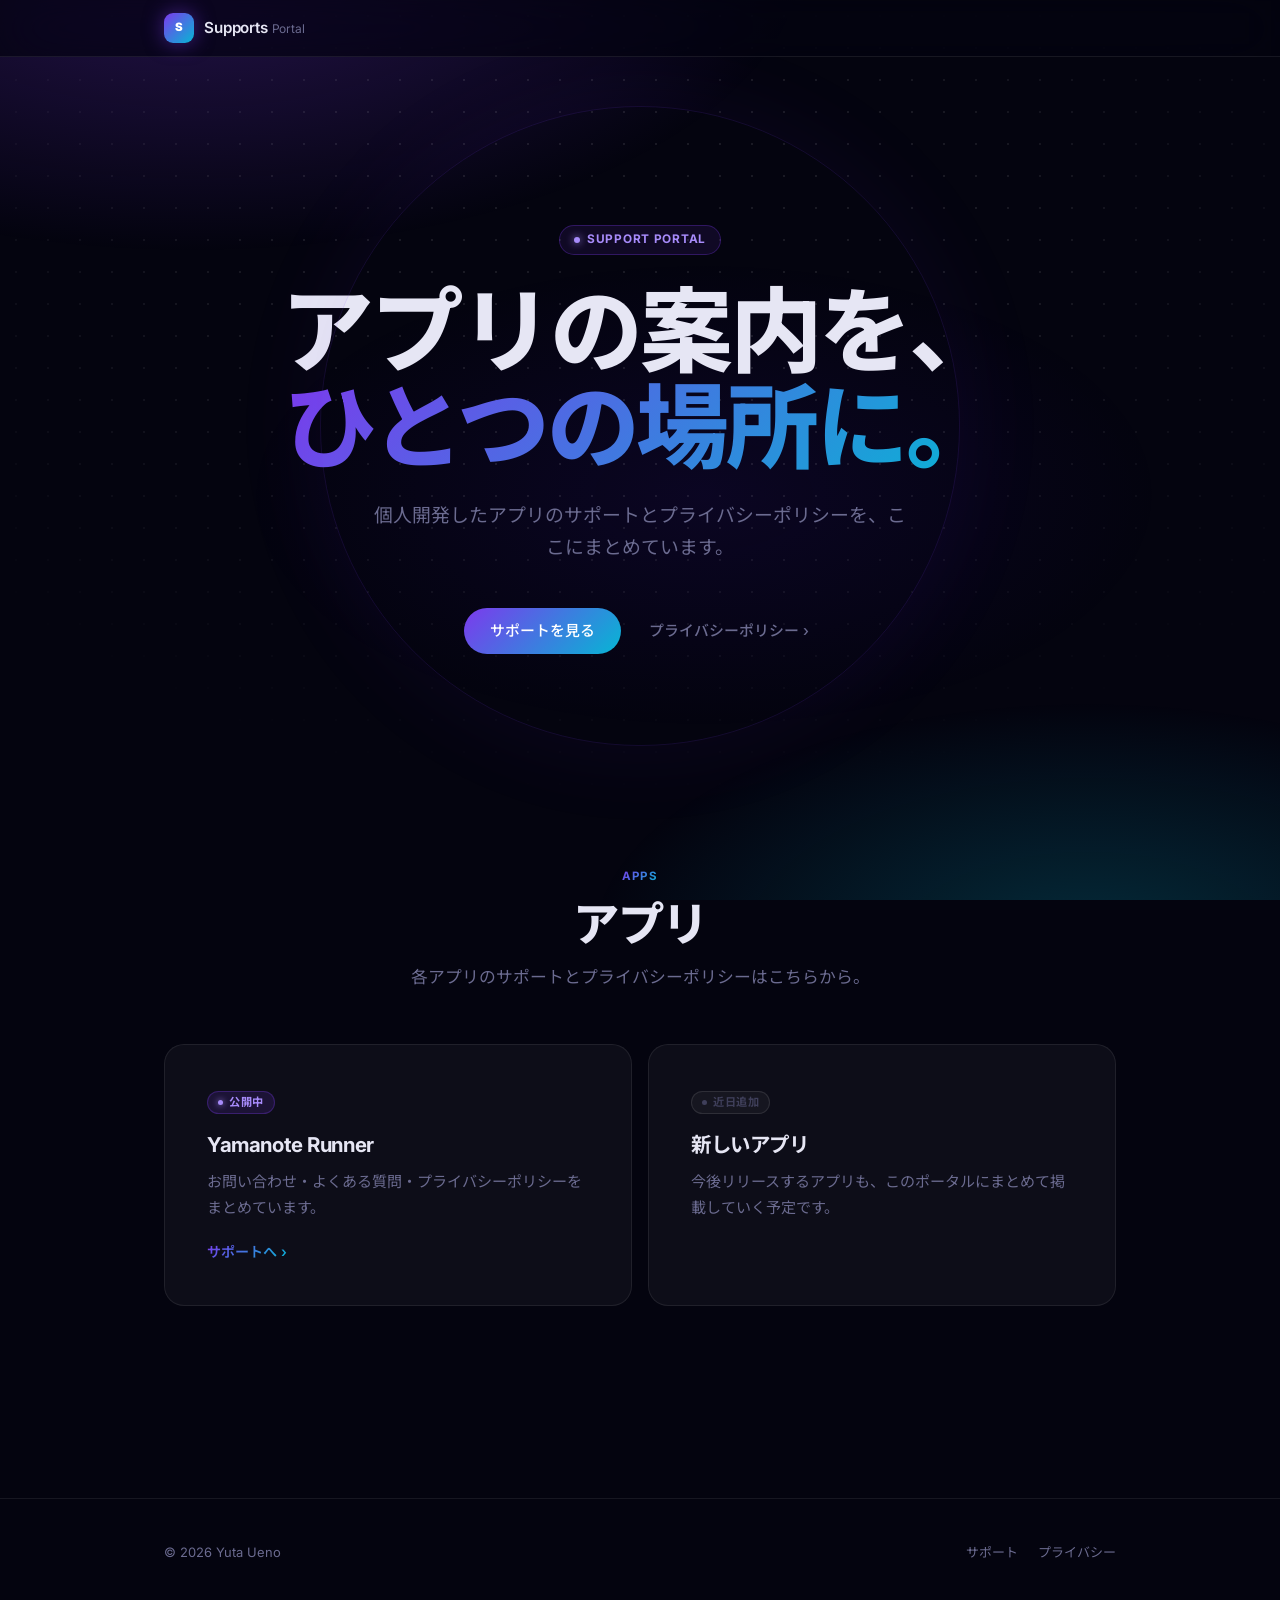
==== commit 7f30b0cc: "refactor: per-app nav structure - Portal top: remove app-specific nav links (cards are the entry poi" ====
--- a/index.html
+++ b/index.html
@@ -19,14 +19,10 @@
   <body>
     <header class="nav">
       <div class="nav-inner">
-        <a class="nav-brand" href="/">
+        <a class="nav-brand" href="./">
           <span class="nav-logo" aria-hidden="true">S</span>
           <span class="nav-name">Supports<span class="nav-sub">&thinsp;Portal</span></span>
         </a>
-        <nav class="nav-links" aria-label="メインナビゲーション">
-          <a href="apps/yamanote-runner/">サポート</a>
-          <a href="apps/yamanote-runner/privacy/">プライバシー</a>
-        </nav>
       </div>
     </header>
 
--- a/assets/styles.css
+++ b/assets/styles.css
@@ -177,7 +177,8 @@
   transition: color 0.2s var(--ease);
 }
 
-.nav-links a:hover { color: var(--text); }
+.nav-links a:hover,
+.nav-links a[aria-current="page"] { color: var(--text); }
 
 /* ============================================================
    HERO
